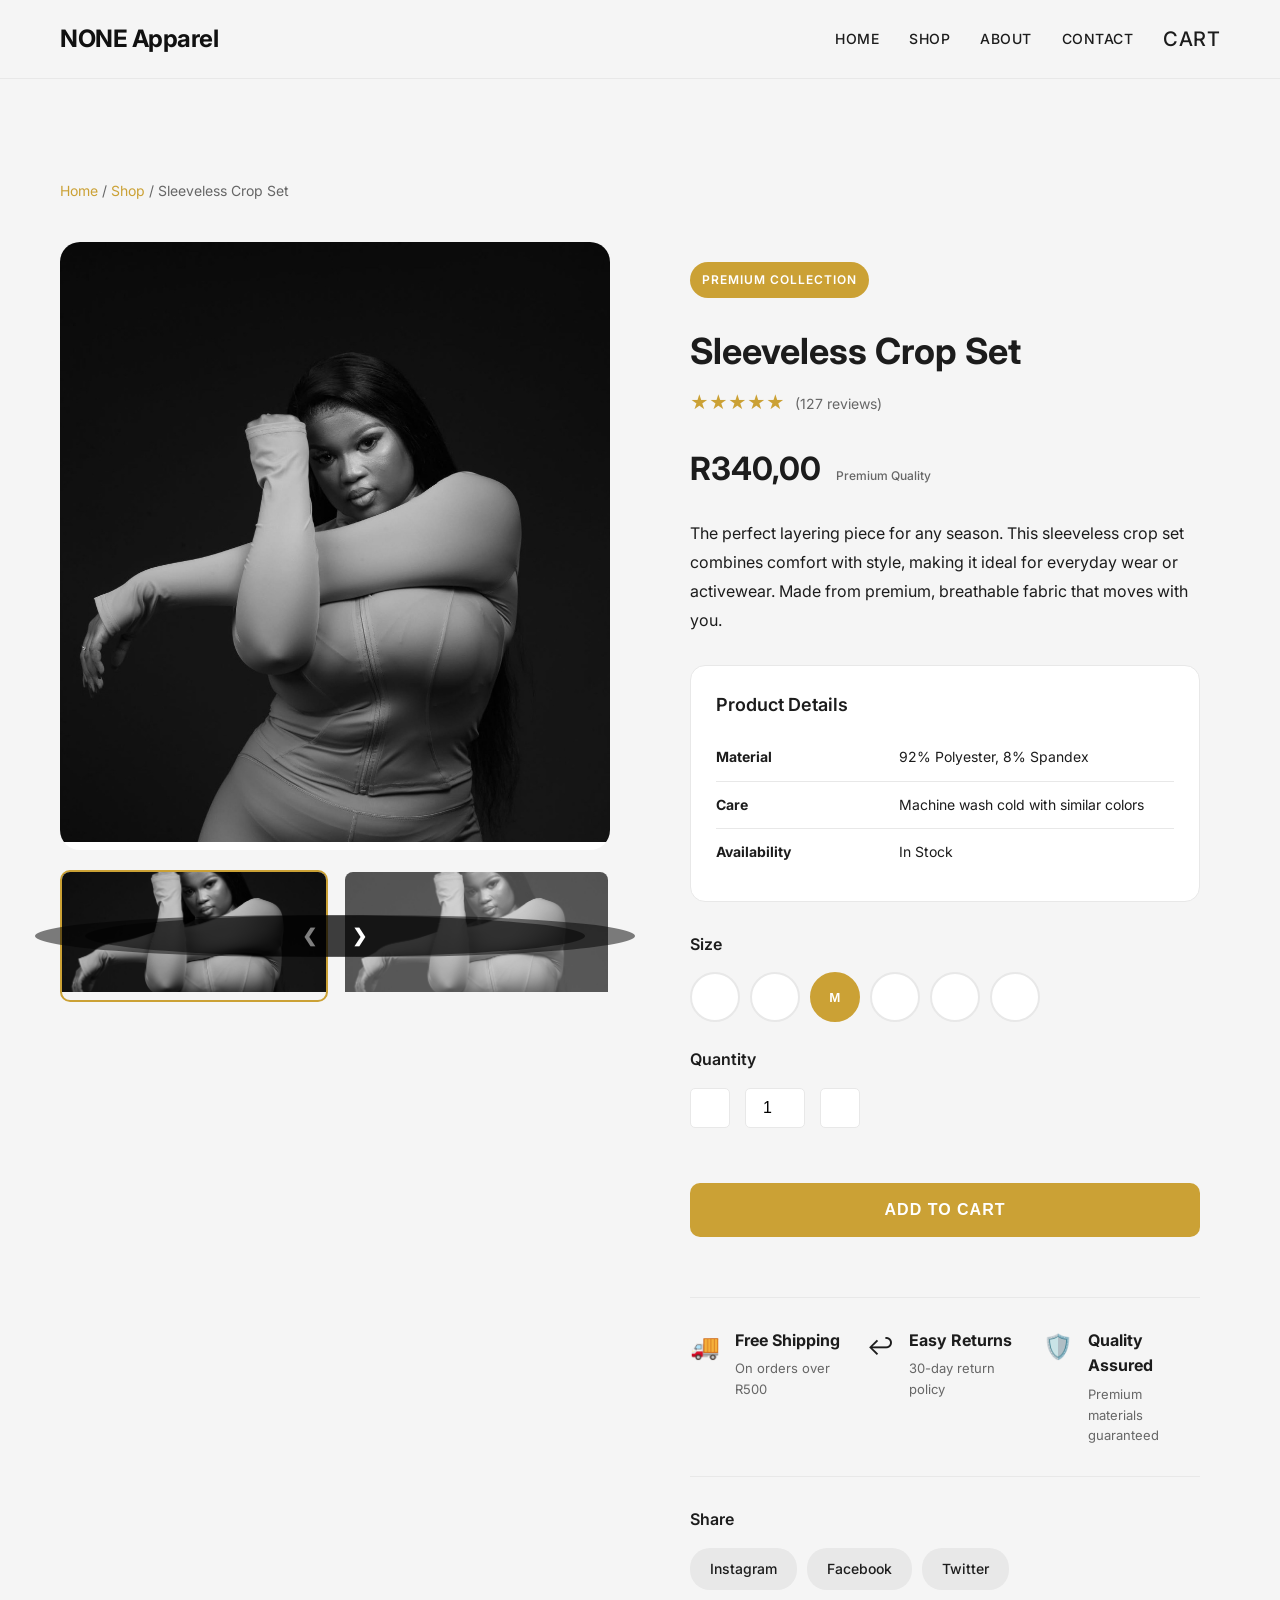
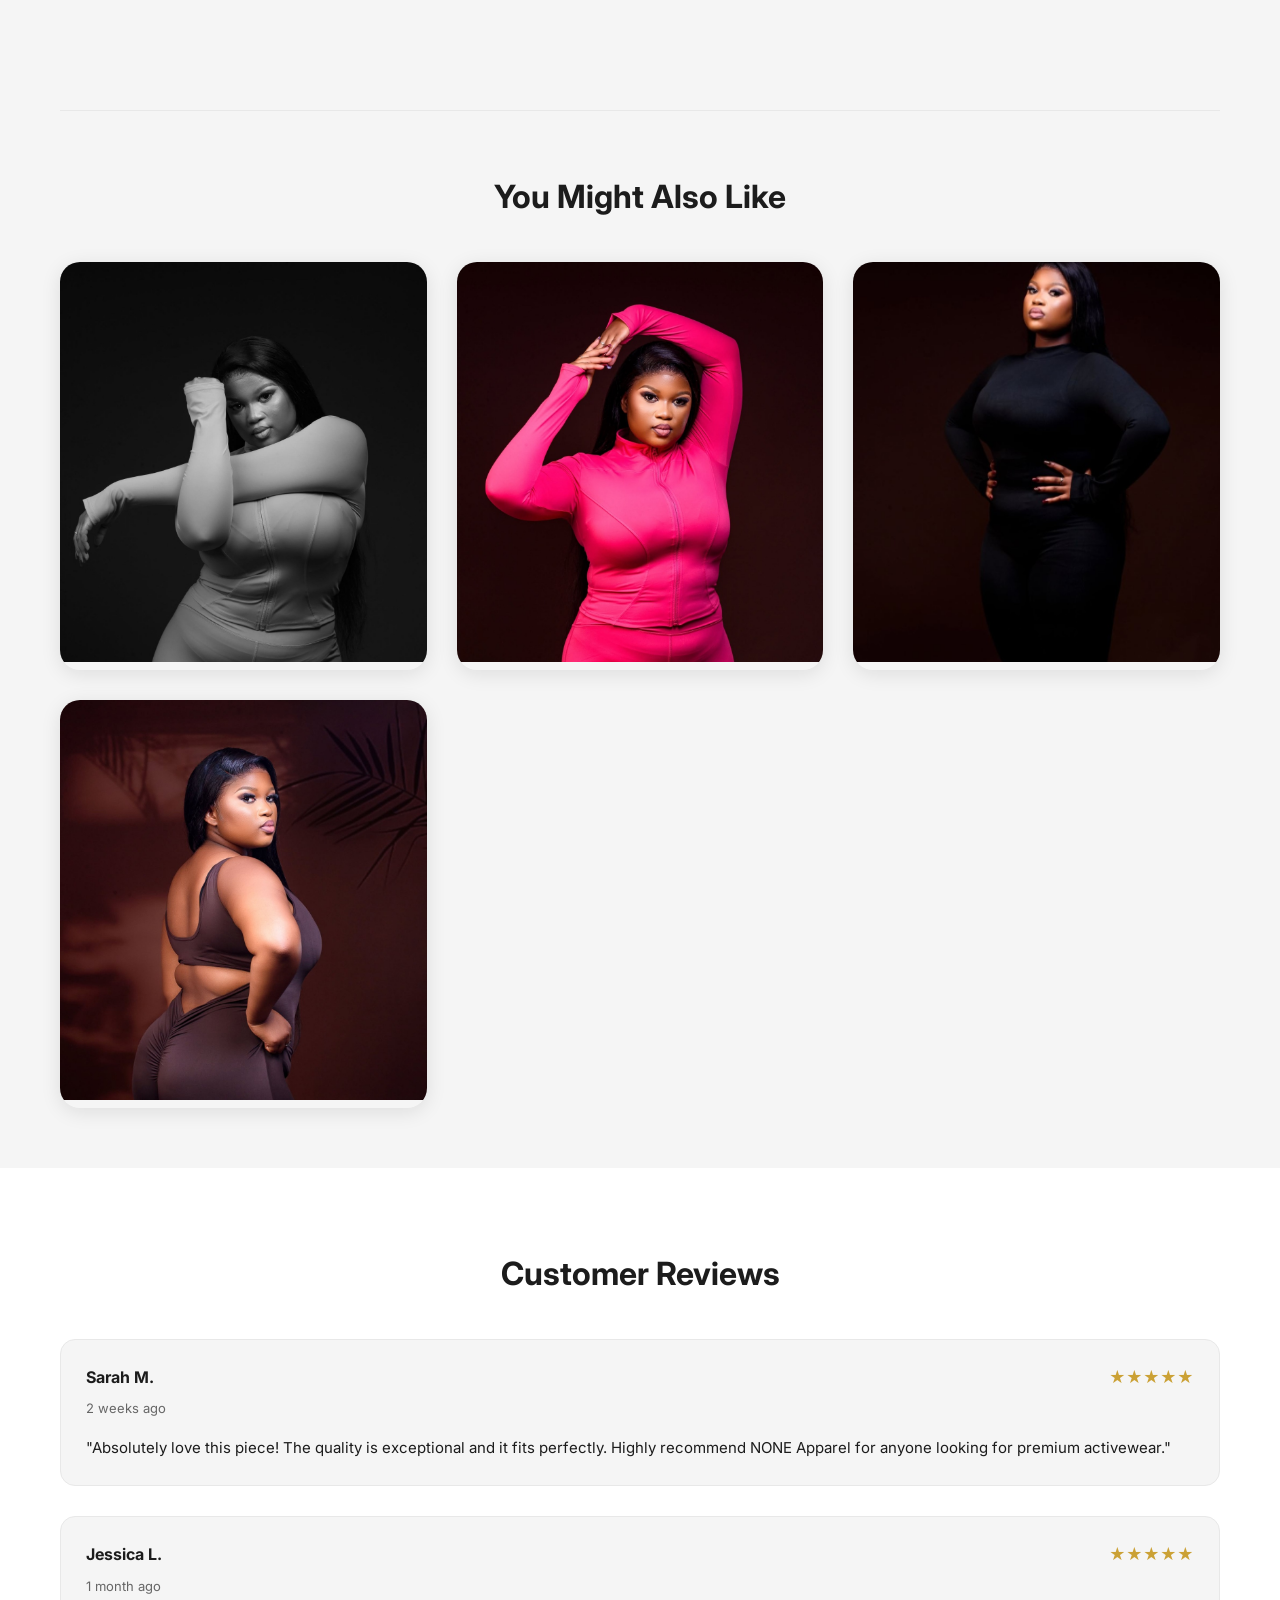
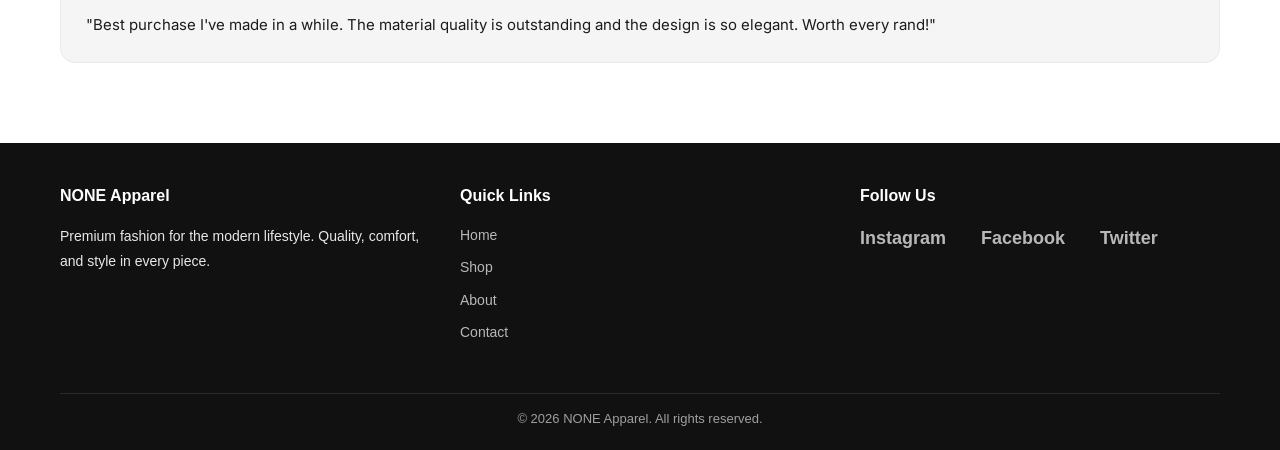
==== product.html @ 3996ffe3 "Add product detail page with dynamic product information and related features" ====
<!DOCTYPE html>
<html lang="en">
<head>
  <meta charset="UTF-8">
  <meta name="viewport" content="width=device-width, initial-scale=1.0">
  <title>Product - NONE Apparel</title>
  <link rel="stylesheet" href="style.css">
  <link href="https://fonts.googleapis.com/css2?family=Inter:wght@300;400;500;600;700&display=swap" rel="stylesheet">
</head>
<body>

<header>
  <div class="container">
    <h1><a href="index.html" style="text-decoration: none; color: inherit;">NONE Apparel</a></h1>

    <nav id="nav-menu">
      <a href="index.html">Home</a>
      <a href="index.html#shop">Shop</a>
      <a href="index.html#about">About</a>
      <a href="index.html#contact">Contact</a>
      <a href="#" onclick="openCart()" class="cart-icon">
        <span class="cart-count" id="cart-count">0</span>
        Cart
      </a>
    </nav>

    <!-- Hamburger -->
    <div class="hamburger" onclick="toggleMenu()">
      <span></span>
      <span></span>
      <span></span>
    </div>
  </div>
</header>

<!-- Product Detail Section -->
<section class="product-detail">
  <div class="container">
    <!-- Breadcrumb -->
    <div class="breadcrumb">
      <a href="index.html">Home</a> / <a href="index.html#shop">Shop</a> / <span id="breadcrumb-name">Product</span>
    </div>

    <div class="product-detail-content">
      <!-- Product Images Gallery -->
      <div class="product-gallery">
        <div class="main-image-container">
          <img id="main-image" src="" alt="Product" class="main-image">
        </div>
        <div class="thumbnail-gallery">
          <div class="thumbnail active" onclick="changeMainImage(this)">
            <img id="thumb-1" src="" alt="Product thumbnail">
          </div>
          <div class="thumbnail" onclick="changeMainImage(this)">
            <img id="thumb-2" src="" alt="Product thumbnail">
          </div>
          <button class="gallery-nav prev" onclick="prevImage()">❮</button>
          <button class="gallery-nav next" onclick="nextImage()">❯</button>
        </div>
      </div>

      <!-- Product Information -->
      <div class="product-info-section">
        <div class="product-meta">
          <span class="product-category">Premium Collection</span>
          <h1 id="product-name">Product Name</h1>
          
          <!-- Rating -->
          <div class="product-rating">
            <div class="stars">★★★★★</div>
            <span class="rating-count">(127 reviews)</span>
          </div>

          <!-- Price -->
          <div class="product-price-section">
            <span class="price" id="product-price">R0,00</span>
            <span class="price-tag">Premium Quality</span>
          </div>

          <!-- Description -->
          <div class="product-description">
            <p id="product-description">Product description goes here.</p>
          </div>

          <!-- Product Details -->
          <div class="product-specs">
            <h3>Product Details</h3>
            <table class="specs-table">
              <tr>
                <td><strong>Material</strong></td>
                <td id="spec-material">100% Premium Fabric</td>
              </tr>
              <tr>
                <td><strong>Care</strong></td>
                <td id="spec-care">Machine wash cold</td>
              </tr>
              <tr>
                <td><strong>Availability</strong></td>
                <td id="spec-availability">In Stock</td>
              </tr>
            </table>
          </div>

          <!-- Size Selection -->
          <div class="product-sizes">
            <h3>Size</h3>
            <div class="size-selector">
              <button class="size-btn" onclick="selectSize(this, 'XS')">XS</button>
              <button class="size-btn" onclick="selectSize(this, 'S')">S</button>
              <button class="size-btn active" onclick="selectSize(this, 'M')">M</button>
              <button class="size-btn" onclick="selectSize(this, 'L')">L</button>
              <button class="size-btn" onclick="selectSize(this, 'XL')">XL</button>
              <button class="size-btn" onclick="selectSize(this, 'XXL')">XXL</button>
            </div>
          </div>

          <!-- Quantity Selection -->
          <div class="product-quantity">
            <h3>Quantity</h3>
            <div class="quantity-selector">
              <button class="qty-btn" onclick="decreaseQty()">−</button>
              <input type="number" id="quantity" value="1" min="1" max="10">
              <button class="qty-btn" onclick="increaseQty()">+</button>
            </div>
          </div>

          <!-- Add to Cart Button -->
          <button id="add-btn" class="add-to-cart-btn-large" onclick="addProductToCart()">
            Add to Cart
          </button>

          <!-- Additional Info -->
          <div class="product-additional">
            <div class="info-item">
              <span class="icon">🚚</span>
              <div>
                <strong>Free Shipping</strong>
                <p>On orders over R500</p>
              </div>
            </div>
            <div class="info-item">
              <span class="icon">↩️</span>
              <div>
                <strong>Easy Returns</strong>
                <p>30-day return policy</p>
              </div>
            </div>
            <div class="info-item">
              <span class="icon">🛡️</span>
              <div>
                <strong>Quality Assured</strong>
                <p>Premium materials guaranteed</p>
              </div>
            </div>
          </div>

          <!-- Social Share -->
          <div class="product-share">
            <h3>Share</h3>
            <div class="share-buttons">
              <a href="#" class="share-btn">Instagram</a>
              <a href="#" class="share-btn">Facebook</a>
              <a href="#" class="share-btn">Twitter</a>
            </div>
          </div>
        </div>
      </div>
    </div>

    <!-- Related Products -->
    <section class="related-products">
      <h2>You Might Also Like</h2>
      <div class="product-grid">
        <div class="product-card" onclick="viewProduct(1)">
          <div class="product-image">
            <img src="Screenshot_20260407_145641_WhatsApp.jpg" alt="Sleeveless Crop Set">
            <div class="product-overlay">
              <div class="product-content">
                <h3>Sleeveless Crop Set</h3>
                <span class="price">R340,00</span>
              </div>
            </div>
          </div>
        </div>
        <div class="product-card" onclick="viewProduct(2)">
          <div class="product-image">
            <img src="Screenshot_20260407_145649_WhatsApp.jpg" alt="Long Legging Set">
            <div class="product-overlay">
              <div class="product-content">
                <h3>Long Legging Set</h3>
                <span class="price">R330,00</span>
              </div>
            </div>
          </div>
        </div>
        <div class="product-card" onclick="viewProduct(3)">
          <div class="product-image">
            <img src="Screenshot_20260407_145616_WhatsApp.jpg" alt="Jumpsuit (Open Back)">
            <div class="product-overlay">
              <div class="product-content">
                <h3>Jumpsuit (Open Back)</h3>
                <span class="price">R300,00</span>
              </div>
            </div>
          </div>
        </div>
        <div class="product-card" onclick="viewProduct(4)">
          <div class="product-image">
            <img src="Screenshot_20260407_145659_WhatsApp.jpg" alt="Legging Short Set">
            <div class="product-overlay">
              <div class="product-content">
                <h3>Legging Short Set</h3>
                <span class="price">R300,00</span>
              </div>
            </div>
          </div>
        </div>
      </div>
    </section>
  </div>
</section>

<!-- Customer Reviews Section -->
<section class="reviews-section">
  <div class="container">
    <h2>Customer Reviews</h2>
    <div class="reviews-container">
      <div class="review">
        <div class="review-header">
          <div class="reviewer-info">
            <strong>Sarah M.</strong>
            <span class="review-date">2 weeks ago</span>
          </div>
          <div class="review-rating">★★★★★</div>
        </div>
        <p class="review-text">"Absolutely love this piece! The quality is exceptional and it fits perfectly. Highly recommend NONE Apparel for anyone looking for premium activewear."</p>
      </div>
      <div class="review">
        <div class="review-header">
          <div class="reviewer-info">
            <strong>Jessica L.</strong>
            <span class="review-date">1 month ago</span>
          </div>
          <div class="review-rating">★★★★★</div>
        </div>
        <p class="review-text">"Best purchase I've made in a while. The material quality is outstanding and the design is so elegant. Worth every rand!"</p>
      </div>
    </div>
  </div>
</section>

<!-- Cart Modal -->
<div id="cart-modal" class="cart-modal">
  <div class="cart-content">
    <div class="cart-header">
      <h3>Your Cart</h3>
      <span class="close-cart" onclick="closeCart()">&times;</span>
    </div>
    <div id="cart-items"></div>
    <div class="cart-total">
      <strong>Total: R<span id="total">0</span></strong>
    </div>
    <button onclick="checkout()" class="checkout-btn">Checkout</button>
  </div>
</div>

<footer class="footer">
  <div class="container">
    <div class="footer-content">
      <div class="footer-section">
        <h4>NONE Apparel</h4>
        <p>Premium fashion for the modern lifestyle. Quality, comfort, and style in every piece.</p>
      </div>

      <div class="footer-section">
        <h4>Quick Links</h4>
        <ul>
          <li><a href="index.html">Home</a></li>
          <li><a href="index.html#shop">Shop</a></li>
          <li><a href="index.html#about">About</a></li>
          <li><a href="#">Contact</a></li>
        </ul>
      </div>

      <div class="footer-section">
        <h4>Follow Us</h4>
        <div class="social-links">
          <a href="#">Instagram</a>
          <a href="#">Facebook</a>
          <a href="#">Twitter</a>
        </div>
      </div>
    </div>

    <div class="footer-bottom">
      <p>&copy; 2026 NONE Apparel. All rights reserved.</p>
    </div>
  </div>
</footer>

<script src="script.js"></script>
<script>
  // Product data
  const products = {
    1: {
      name: 'Sleeveless Crop Set',
      price: 340,
      image: 'Screenshot_20260407_145641_WhatsApp.jpg',
      description: 'The perfect layering piece for any season. This sleeveless crop set combines comfort with style, making it ideal for everyday wear or activewear. Made from premium, breathable fabric that moves with you.',
      material: '92% Polyester, 8% Spandex',
      care: 'Machine wash cold with similar colors',
      category: 'Tops & Sets'
    },
    2: {
      name: 'Long Legging Set',
      price: 330,
      image: 'Screenshot_20260407_145649_WhatsApp.jpg',
      description: 'Versatile and comfortable long leggings designed for the modern woman. Whether you\'re working out or running errands, these leggings offer the perfect blend of style and functionality.',
      material: '90% Polyester, 10% Spandex',
      care: 'Machine wash cold, hang dry recommended',
      category: 'Bottoms'
    },
    3: {
      name: 'Jumpsuit (Open Back)',
      price: 300,
      image: 'Screenshot_20260407_145616_WhatsApp.jpg',
      description: 'Make a stunning statement with this elegant open-back jumpsuit. Perfect for special occasions or elevated everyday wear. The sleek design and premium fabric ensure you\'ll look and feel your best.',
      material: '88% Nylon, 12% Spandex',
      care: 'Hand wash or delicate cycle in cold water',
      category: 'Dresses & Jumpsuits'
    },
    4: {
      name: 'Legging Short Set',
      price: 300,
      image: 'Screenshot_20260407_145659_WhatsApp.jpg',
      description: 'Perfect blend of comfort and style. These short leggings are ideal for workouts, casual outings, or loungewear. The high-waisted design provides support and a flattering silhouette.',
      material: '91% Polyester, 9% Spandex',
      care: 'Machine wash warm, tumble dry low',
      category: 'Bottoms'
    }
  };

  let currentProduct = null;
  let selectedSize = 'M';
  let quantity = 1;

  function loadProduct() {
    const urlParams = new URLSearchParams(window.location.search);
    const productId = parseInt(urlParams.get('id')) || 1;
    
    currentProduct = products[productId];
    
    if (currentProduct) {
      document.getElementById('product-name').textContent = currentProduct.name;
      document.getElementById('product-price').textContent = 'R' + currentProduct.price + ',00';
      document.getElementById('product-description').textContent = currentProduct.description;
      document.getElementById('spec-material').textContent = currentProduct.material;
      document.getElementById('spec-care').textContent = currentProduct.care;
      document.getElementById('breadcrumb-name').textContent = currentProduct.name;
      
      // Set images
      const mainImg = document.getElementById('main-image');
      mainImg.src = currentProduct.image;
      document.getElementById('thumb-1').src = currentProduct.image;
      document.getElementById('thumb-2').src = currentProduct.image;
    }
  }

  function changeMainImage(thumb) {
    document.querySelectorAll('.thumbnail').forEach(t => t.classList.remove('active'));
    thumb.classList.add('active');
    document.getElementById('main-image').src = thumb.querySelector('img').src;
  }

  function selectSize(btn, size) {
    document.querySelectorAll('.size-btn').forEach(b => b.classList.remove('active'));
    btn.classList.add('active');
    selectedSize = size;
  }

  function increaseQty() {
    quantity = Math.min(quantity + 1, 10);
    document.getElementById('quantity').value = quantity;
  }

  function decreaseQty() {
    quantity = Math.max(quantity - 1, 1);
    document.getElementById('quantity').value = quantity;
  }

  function addProductToCart() {
    if (currentProduct) {
      for (let i = 0; i < quantity; i++) {
        addToCart(currentProduct.name + ' (Size: ' + selectedSize + ')', currentProduct.price);
      }
      showNotification('Added to cart!');
      quantity = 1;
      document.getElementById('quantity').value = 1;
    }
  }

  function viewProduct(id) {
    window.location.href = 'product.html?id=' + id;
  }

  function nextImage() {
    const currentImg = document.querySelector('.thumbnail.active img').src;
    const thumbs = document.querySelectorAll('.thumbnail');
    let nextThumb = thumbs[0];
    for (let i = 0; i < thumbs.length; i++) {
      if (thumbs[i].querySelector('img').src === currentImg) {
        nextThumb = thumbs[(i + 1) % thumbs.length];
        break;
      }
    }
    changeMainImage(nextThumb.parentElement);
  }

  function prevImage() {
    const currentImg = document.querySelector('.thumbnail.active img').src;
    const thumbs = document.querySelectorAll('.thumbnail');
    let prevThumb = thumbs[thumbs.length - 1];
    for (let i = 0; i < thumbs.length; i++) {
      if (thumbs[i].querySelector('img').src === currentImg) {
        prevThumb = thumbs[(i - 1 + thumbs.length) % thumbs.length];
        break;
      }
    }
    changeMainImage(prevThumb.parentElement);
  }

  // Initialize on page load
  document.addEventListener('DOMContentLoaded', function() {
    loadProduct();
    updateCartCount();
  });
</script>
</body>
</html>
---- style.css ----
/* Reset and base styles */
* {
  box-sizing: border-box;
  margin: 0;
  padding: 0;
}

:root {
  --primary-color: #111111;
  --secondary-color: #F5F5F5;
  --accent-color: #CBA135;
  --text-color: #1C1C1C;
  --text-light: #FFFFFF;
  --light-gray: #F5F5F5;
  --medium-gray: #E8E8E8;
  --dark-gray: #666666;
  --shadow: 0 4px 20px rgba(17, 17, 17, 0.1);
  --transition: all 0.3s cubic-bezier(0.4, 0, 0.2, 1);
}

body {
  font-family: 'Inter', -apple-system, BlinkMacSystemFont, 'Segoe UI', Roboto, sans-serif;
  background: var(--light-gray);
  color: var(--text-color);
  line-height: 1.6;
  overflow-x: hidden;
}

.container {
  max-width: 1200px;
  margin: 0 auto;
  padding: 0 20px;
}

/* Header */
header {
  position: fixed;
  top: 0;
  left: 0;
  right: 0;
  background: rgba(245, 245, 245, 0.95);
  backdrop-filter: blur(10px);
  border-bottom: 1px solid var(--medium-gray);
  z-index: 1000;
  transition: var(--transition);
}

header .container {
  display: flex;
  justify-content: space-between;
  align-items: center;
  padding: 20px;
}

header h1 {
  font-size: 24px;
  font-weight: 700;
  letter-spacing: -0.5px;
  color: var(--primary-color);
}

nav {
  display: flex;
  align-items: center;
  gap: 30px;
}

nav a {
  color: var(--text-color);
  text-decoration: none;
  font-weight: 500;
  font-size: 14px;
  text-transform: uppercase;
  letter-spacing: 0.5px;
  position: relative;
  transition: var(--transition);
}

nav a::after {
  content: '';
  position: absolute;
  width: 0;
  height: 2px;
  background: var(--accent-color);
  left: 0;
  bottom: -5px;
  transition: var(--transition);
}

nav a:hover::after,
nav a.active::after {
  width: 100%;
}

.cart-icon {
  position: relative;
  font-size: 20px;
  cursor: pointer;
}

.cart-count {
  position: absolute;
  top: -8px;
  right: -8px;
  background: var(--accent-color);
  color: white;
  border-radius: 50%;
  width: 18px;
  height: 18px;
  display: flex;
  align-items: center;
  justify-content: center;
  font-size: 10px;
  font-weight: 600;
}

/* Hamburger menu */
.hamburger {
  display: none;
  flex-direction: column;
  cursor: pointer;
  gap: 4px;
  padding: 8px;
  border-radius: 8px;
  transition: var(--transition);
  background: rgba(0, 0, 0, 0.05);
}

.hamburger:hover {
  background: rgba(0, 0, 0, 0.1);
}

.hamburger span {
  width: 25px;
  height: 3px;
  background: #000000;
  transition: var(--transition);
  border-radius: 2px;
  transform-origin: center;
}

.hamburger.active span:nth-child(1) {
  transform: rotate(45deg) translate(6px, 6px);
}

.hamburger.active span:nth-child(2) {
  opacity: 0;
}

.hamburger.active span:nth-child(3) {
  transform: rotate(-45deg) translate(6px, -6px);
}

/* Hero section */
.hero {
  height: 100vh;
  background: linear-gradient(135deg, rgba(0,0,0,0.3), rgba(0,0,0,0.1)), url("Screenshot_20260407_134842_Instagram.jpg") center/cover no-repeat;
  display: flex;
  align-items: center;
  justify-content: center;
  position: relative;
  margin-top: 80px;
}

.hero-content {
  text-align: center;
  color: white;
  max-width: 600px;
  animation: fadeInUp 1s ease-out;
}

.hero h2 {
  font-size: clamp(32px, 5vw, 56px);
  font-weight: 700;
  letter-spacing: -1px;
  margin-bottom: 20px;
  text-shadow: 0 2px 10px rgba(0,0,0,0.3);
}

.hero p {
  font-size: clamp(16px, 2vw, 20px);
  font-weight: 300;
  margin-bottom: 40px;
  opacity: 0.9;
}

.cta-button {
  display: inline-block;
  padding: 16px 32px;
  background: var(--accent-color);
  color: white;
  text-decoration: none;
  font-weight: 600;
  text-transform: uppercase;
  letter-spacing: 1px;
  border-radius: 50px;
  transition: var(--transition);
  box-shadow: var(--shadow);
}

.cta-button:hover {
  transform: translateY(-2px);
  box-shadow: 0 8px 30px rgba(255, 107, 107, 0.3);
}

/* Featured section */
.featured {
  padding: 100px 0;
  background: white;
}

.featured h2 {
  font-size: 36px;
  font-weight: 700;
  text-align: center;
  margin-bottom: 10px;
  color: var(--primary-color);
}

.featured > .container > p {
  text-align: center;
  color: var(--dark-gray);
  margin-bottom: 60px;
  font-size: 18px;
}

.featured-grid {
  display: grid;
  grid-template-columns: repeat(auto-fit, minmax(300px, 1fr));
  gap: 40px;
}

.featured-item {
  position: relative;
  border-radius: 20px;
  overflow: hidden;
  box-shadow: var(--shadow);
  transition: var(--transition);
  cursor: pointer;
}

.featured-item:hover {
  transform: translateY(-10px);
  box-shadow: 0 20px 40px rgba(0, 0, 0, 0.15);
}

.featured-item img {
  width: 100%;
  height: 400px;
  object-fit: cover;
  transition: var(--transition);
}

.featured-item:hover img {
  transform: scale(1.05);
}

.featured-content {
  position: absolute;
  bottom: 0;
  left: 0;
  right: 0;
  background: linear-gradient(transparent, rgba(0,0,0,0.8));
  padding: 30px;
  color: white;
}

.featured-content h3 {
  font-size: 24px;
  font-weight: 600;
  margin-bottom: 8px;
}

.featured-content p {
  font-size: 16px;
  opacity: 0.9;
  margin-bottom: 15px;
}

.price {
  font-size: 20px;
  font-weight: 700;
  color: var(--accent-color);
}

/* Products section */
.products {
  padding: 100px 0;
  background: var(--light-gray);
}

.products .container h2 {
  font-size: 36px;
  font-weight: 700;
  text-align: center;
  margin-bottom: 10px;
  color: var(--primary-color);
}

.products .container > p {
  text-align: center;
  color: var(--dark-gray);
  margin-bottom: 60px;
  font-size: 18px;
  max-width: 600px;
  margin-left: auto;
  margin-right: auto;
}

.product-grid {
  display: grid;
  grid-template-columns: repeat(auto-fit, minmax(280px, 1fr));
  gap: 30px;
}

.product-card {
  position: relative;
  border-radius: 20px;
  overflow: hidden;
  box-shadow: var(--shadow);
  transition: var(--transition);
  cursor: pointer;
}

.product-card:hover {
  transform: translateY(-10px);
  box-shadow: 0 20px 40px rgba(0, 0, 0, 0.15);
}

.product-image {
  position: relative;
  overflow: hidden;
}

.product-image img {
  width: 100%;
  height: 400px;
  object-fit: cover;
  transition: var(--transition);
}

.product-card:hover .product-image img {
  transform: scale(1.05);
}

.product-overlay {
  position: absolute;
  bottom: 0;
  left: 0;
  right: 0;
  background: linear-gradient(transparent, rgba(0,0,0,0.8));
  padding: 30px;
  color: white;
  transform: translateY(100%);
  transition: var(--transition);
}

.product-card:hover .product-overlay {
  transform: translateY(0);
}

.product-content h3 {
  font-size: 24px;
  font-weight: 600;
  margin-bottom: 8px;
}

.product-content p {
  font-size: 16px;
  opacity: 0.9;
  margin-bottom: 15px;
}

.product-content .price {
  font-size: 20px;
  font-weight: 700;
  color: var(--accent-color);
}

.add-to-cart-btn {
  padding: 12px 24px;
  background: var(--accent-color);
  color: white;
  border: none;
  border-radius: 25px;
  font-weight: 600;
  text-transform: uppercase;
  letter-spacing: 0.5px;
  cursor: pointer;
  transition: var(--transition);
  margin-top: 15px;
}

.add-to-cart-btn:hover {
  background: white;
  color: var(--accent-color);
  transform: scale(1.05);
}

/* Product Detail Page */
.product-detail {
  padding: 100px 0 60px;
  background: var(--secondary-color);
  margin-top: 80px;
}

.breadcrumb {
  margin-bottom: 40px;
  font-size: 14px;
  color: var(--dark-gray);
}

.breadcrumb a {
  color: var(--accent-color);
  text-decoration: none;
  transition: var(--transition);
}

.breadcrumb a:hover {
  text-decoration: underline;
}

.product-detail-content {
  display: grid;
  grid-template-columns: 1fr 1fr;
  gap: 60px;
  margin-bottom: 100px;
}

.product-gallery {
  position: relative;
}

.main-image-container {
  border-radius: 20px;
  overflow: hidden;
  margin-bottom: 20px;
  background: white;
}

.main-image {
  width: 100%;
  height: 600px;
  object-fit: cover;
  transition: var(--transition);
}

.thumbnail-gallery {
  display: flex;
  gap: 15px;
  position: relative;
}

.thumbnail {
  border-radius: 10px;
  overflow: hidden;
  cursor: pointer;
  border: 2px solid transparent;
  transition: var(--transition);
  flex: 1;
  position: relative;
}

.thumbnail img {
  width: 100%;
  height: 120px;
  object-fit: cover;
  opacity: 0.7;
  transition: var(--transition);
}

.thumbnail:hover img {
  opacity: 1;
}

.thumbnail.active {
  border-color: var(--accent-color);
}

.thumbnail.active img {
  opacity: 1;
}

.gallery-nav {
  position: absolute;
  top: 50%;
  transform: translateY(-50%);
  background: rgba(0, 0, 0, 0.5);
  color: white;
  border: none;
  padding: 10px 12px;
  cursor: pointer;
  border-radius: 50%;
  transition: var(--transition);
  font-size: 18px;
}

.gallery-nav:hover {
  background: var(--accent-color);
}

.gallery-nav.prev {
  left: -25px;
}

.gallery-nav.next {
  right: -25px;
}

.product-info-section {
  padding: 20px;
}

.product-category {
  display: inline-block;
  background: var(--accent-color);
  color: white;
  padding: 8px 12px;
  border-radius: 20px;
  font-size: 12px;
  font-weight: 600;
  text-transform: uppercase;
  letter-spacing: 1px;
  margin-bottom: 15px;
}

.product-info-section h1 {
  font-size: 36px;
  font-weight: 700;
  margin: 15px 0;
  color: var(--text-color);
  line-height: 1.3;
}

.product-rating {
  display: flex;
  align-items: center;
  gap: 10px;
  margin: 15px 0;
}

.stars {
  color: var(--accent-color);
  font-size: 18px;
}

.rating-count {
  color: var(--dark-gray);
  font-size: 14px;
}

.product-price-section {
  display: flex;
  align-items: baseline;
  gap: 15px;
  margin: 25px 0;
}

.price {
  font-size: 32px;
  font-weight: 700;
  color: var(--text-color);
}

.price-tag {
  font-size: 12px;
  color: var(--dark-gray);
  font-weight: 500;
}

.product-description {
  margin: 25px 0;
  line-height: 1.8;
  color: var(--text-color);
  font-size: 16px;
}

.product-specs {
  margin: 30px 0;
  padding: 25px;
  background: white;
  border-radius: 15px;
  border: 1px solid var(--medium-gray);
}

.product-specs h3 {
  font-size: 18px;
  font-weight: 600;
  margin-bottom: 15px;
  color: var(--text-color);
}

.specs-table {
  width: 100%;
  border-collapse: collapse;
}

.specs-table tr {
  border-bottom: 1px solid var(--medium-gray);
}

.specs-table tr:last-child {
  border-bottom: none;
}

.specs-table td {
  padding: 12px 0;
  font-size: 14px;
}

.specs-table td:first-child {
  font-weight: 600;
  color: var(--text-color);
  width: 40%;
}

.product-sizes {
  margin: 25px 0;
}

.product-sizes h3 {
  font-size: 16px;
  font-weight: 600;
  margin-bottom: 15px;
  color: var(--text-color);
}

.size-selector {
  display: flex;
  gap: 10px;
  flex-wrap: wrap;
}

.size-btn {
  width: 50px;
  height: 50px;
  border: 2px solid var(--medium-gray);
  background: white;
  border-radius: 50%;
  cursor: pointer;
  font-weight: 600;
  transition: var(--transition);
  display: flex;
  align-items: center;
  justify-content: center;
}

.size-btn:hover {
  border-color: var(--accent-color);
  background: rgba(203, 161, 53, 0.1);
}

.size-btn.active {
  background: var(--accent-color);
  color: white;
  border-color: var(--accent-color);
}

.product-quantity {
  margin: 25px 0;
}

.product-quantity h3 {
  font-size: 16px;
  font-weight: 600;
  margin-bottom: 15px;
  color: var(--text-color);
}

.quantity-selector {
  display: flex;
  align-items: center;
  gap: 15px;
  width: fit-content;
}

.qty-btn {
  width: 40px;
  height: 40px;
  border: 1px solid var(--medium-gray);
  background: white;
  cursor: pointer;
  border-radius: 5px;
  font-size: 18px;
  transition: var(--transition);
}

.qty-btn:hover {
  background: var(--accent-color);
  color: white;
  border-color: var(--accent-color);
}

#quantity {
  width: 60px;
  padding: 10px;
  border: 1px solid var(--medium-gray);
  border-radius: 5px;
  text-align: center;
  font-size: 16px;
}

.add-to-cart-btn-large {
  width: 100%;
  padding: 18px;
  background: var(--accent-color);
  color: white;
  border: none;
  border-radius: 10px;
  font-size: 16px;
  font-weight: 700;
  text-transform: uppercase;
  letter-spacing: 1px;
  cursor: pointer;
  transition: var(--transition);
  margin: 30px 0;
}

.add-to-cart-btn-large:hover {
  background: var(--primary-color);
  box-shadow: 0 10px 30px rgba(203, 161, 53, 0.3);
}

.product-additional {
  display: grid;
  grid-template-columns: 1fr 1fr 1fr;
  gap: 20px;
  margin: 30px 0;
  padding-top: 30px;
  border-top: 1px solid var(--medium-gray);
}

.info-item {
  display: flex;
  gap: 15px;
}

.info-item .icon {
  font-size: 24px;
}

.info-item strong {
  display: block;
  margin-bottom: 5px;
  color: var(--text-color);
}

.info-item p {
  font-size: 13px;
  color: var(--dark-gray);
}

.product-share {
  margin-top: 30px;
  padding-top: 30px;
  border-top: 1px solid var(--medium-gray);
}

.product-share h3 {
  font-size: 16px;
  font-weight: 600;
  margin-bottom: 15px;
  color: var(--text-color);
}

.share-buttons {
  display: flex;
  gap: 10px;
}

.share-btn {
  padding: 10px 20px;
  background: var(--medium-gray);
  color: var(--text-color);
  text-decoration: none;
  border-radius: 20px;
  transition: var(--transition);
  font-size: 14px;
  font-weight: 500;
}

.share-btn:hover {
  background: var(--accent-color);
  color: white;
}

.related-products {
  margin-top: 80px;
  padding-top: 60px;
  border-top: 1px solid var(--medium-gray);
}

.related-products h2 {
  font-size: 32px;
  font-weight: 700;
  margin-bottom: 40px;
  text-align: center;
  color: var(--text-color);
}

/* Reviews Section */
.reviews-section {
  padding: 80px 0;
  background: white;
}

.reviews-section h2 {
  font-size: 32px;
  font-weight: 700;
  margin-bottom: 40px;
  text-align: center;
  color: var(--text-color);
}

.reviews-container {
  display: grid;
  gap: 30px;
}

.review {
  padding: 25px;
  background: var(--secondary-color);
  border-radius: 15px;
  border: 1px solid var(--medium-gray);
}

.review-header {
  display: flex;
  justify-content: space-between;
  align-items: start;
  margin-bottom: 15px;
}

.reviewer-info strong {
  display: block;
  color: var(--text-color);
  margin-bottom: 5px;
}

.review-date {
  font-size: 13px;
  color: var(--dark-gray);
}

.review-rating {
  color: var(--accent-color);
  font-size: 16px;
}

.review-text {
  color: var(--text-color);
  line-height: 1.6;
  font-size: 15px;
}

/* About section */
.about {
  padding: 100px 0;
  background: white;
}

.about-content {
  display: grid;
  grid-template-columns: 1fr 1fr;
  gap: 80px;
  align-items: center;
}

.about-text h2 {
  font-size: 36px;
  font-weight: 700;
  margin-bottom: 20px;
  color: var(--primary-color);
}

.about-text p {
  font-size: 18px;
  line-height: 1.8;
  margin-bottom: 20px;
  color: var(--text-color);
}

.about-image img {
  width: 100%;
  border-radius: 20px;
  box-shadow: var(--shadow);
}

/* Newsletter section */
.newsletter {
  padding: 80px 0;
  background: var(--primary-color);
  color: white;
  text-align: center;
}

.newsletter h2 {
  font-size: 32px;
  font-weight: 700;
  margin-bottom: 10px;
}

.newsletter > .container > p {
  font-size: 18px;
  margin-bottom: 40px;
  opacity: 0.9;
}

.newsletter-form {
  display: flex;
  max-width: 500px;
  margin: 0 auto;
  gap: 15px;
}

.newsletter-form input {
  flex: 1;
  padding: 15px 20px;
  border: none;
  border-radius: 50px;
  font-size: 16px;
  outline: none;
}

.newsletter-form button {
  padding: 15px 30px;
  background: var(--accent-color);
  color: white;
  border: none;
  border-radius: 50px;
  font-weight: 600;
  text-transform: uppercase;
  letter-spacing: 0.5px;
  cursor: pointer;
  transition: var(--transition);
}

.newsletter-form button:hover {
  background: #ff5252;
  transform: translateY(-2px);
}

/* Cart Modal */
.cart-modal {
  display: none;
  position: fixed;
  top: 0;
  left: 0;
  width: 100%;
  height: 100%;
  background: rgba(0, 0, 0, 0.5);
  z-index: 2000;
  animation: fadeIn 0.3s ease-out;
}

.cart-content {
  position: absolute;
  right: 0;
  top: 0;
  height: 100%;
  width: 400px;
  max-width: 90vw;
  background: white;
  box-shadow: -5px 0 20px rgba(0, 0, 0, 0.1);
  display: flex;
  flex-direction: column;
}

.cart-header {
  display: flex;
  justify-content: space-between;
  align-items: center;
  padding: 25px;
  border-bottom: 1px solid var(--medium-gray);
}

.cart-header h3 {
  font-size: 24px;
  font-weight: 600;
}

.close-cart {
  font-size: 28px;
  cursor: pointer;
  color: var(--dark-gray);
}

#cart-items {
  flex: 1;
  padding: 25px;
  overflow-y: auto;
}

#cart-items:empty::after {
  content: "Your cart is empty";
  display: block;
  text-align: center;
  color: var(--dark-gray);
  font-style: italic;
}

.cart-item {
  display: flex;
  justify-content: space-between;
  align-items: center;
  padding: 15px 0;
  border-bottom: 1px solid var(--medium-gray);
}

.cart-item:last-child {
  border-bottom: none;
}

.cart-total {
  padding: 25px;
  border-top: 1px solid var(--medium-gray);
  text-align: center;
  font-size: 18px;
}

.checkout-btn {
  margin: 0 25px 25px;
  padding: 15px;
  background: var(--accent-color);
  color: white;
  border: none;
  border-radius: 10px;
  font-weight: 600;
  text-transform: uppercase;
  letter-spacing: 0.5px;
  cursor: pointer;
  transition: var(--transition);
}

.checkout-btn:hover {
  background: #ff5252;
  transform: translateY(-2px);
}

/* Footer */
.footer {
  background: var(--primary-color);
  color: white;
  padding: 80px 0 40px;
}

.footer-content {
  display: grid;
  grid-template-columns: repeat(auto-fit, minmax(250px, 1fr));
  gap: 40px;
  margin-bottom: 40px;
}

.footer-section h4 {
  font-size: 18px;
  font-weight: 600;
  margin-bottom: 20px;
}

.footer-section p {
  line-height: 1.8;
  opacity: 0.9;
}

.footer-section ul {
  list-style: none;
}

.footer-section ul li {
  margin-bottom: 10px;
}

.footer-section a {
  color: rgba(255, 255, 255, 0.8);
  text-decoration: none;
  transition: var(--transition);
}

.footer-section a:hover {
  color: white;
}

.social-links {
  display: flex;
  gap: 20px;
}

.social-links a {
  font-size: 18px;
  font-weight: 600;
}

.footer-bottom {
  text-align: center;
  padding-top: 30px;
  border-top: 1px solid rgba(255, 255, 255, 0.1);
  color: rgba(255, 255, 255, 0.6);
}

/* Animations */
@keyframes fadeIn {
  from { opacity: 0; }
  to { opacity: 1; }
}

@keyframes fadeInUp {
  from {
    opacity: 0;
    transform: translateY(30px);
  }
  to {
    opacity: 1;
    transform: translateY(0);
  }
}

@keyframes slideInRight {
  from {
    transform: translateX(100%);
    opacity: 0;
  }
  to {
    transform: translateX(0);
    opacity: 1;
  }
}

@keyframes slideOutRight {
  from {
    transform: translateX(0);
    opacity: 1;
  }
  to {
    transform: translateX(100%);
    opacity: 0;
  }
}

/* Mobile Styles */
@media (max-width: 768px) {
  header .container {
    padding: 15px 20px;
  }

  header h1 {
    font-size: 20px;
  }

  nav {
    position: fixed;
    top: 0;
    right: -100%;
    width: 320px;
    height: 100vh;
    background: rgba(0, 0, 0, 0.95);
    backdrop-filter: blur(20px);
    flex-direction: column;
    justify-content: flex-start;
    align-items: center;
    gap: 0;
    transition: var(--transition);
    box-shadow: -10px 0 40px rgba(0, 0, 0, 0.3);
    z-index: 999;
    padding-top: 100px;
  }

  nav.active {
    right: 0;
  }

  nav a {
    width: 100%;
    padding: 20px 40px;
    text-align: center;
    color: var(--text-light);
    font-weight: 500;
    font-size: 18px;
    text-transform: uppercase;
    letter-spacing: 1px;
    transition: var(--transition);
    border-bottom: 1px solid rgba(255, 255, 255, 0.1);
    position: relative;
    overflow: hidden;
  }

  nav a::before {
    content: '';
    position: absolute;
    top: 0;
    left: -100%;
    width: 100%;
    height: 100%;
    background: linear-gradient(90deg, transparent, rgba(255, 107, 107, 0.2), transparent);
    transition: var(--transition);
  }

  nav a:hover::before {
    left: 100%;
  }

  nav a:hover {
    background: rgba(255, 107, 107, 0.1);
    color: var(--accent-color);
    transform: translateX(10px);
  }

  .hamburger {
    display: flex;
    z-index: 1001;
  }

  .hero {
    height: 80vh;
    margin-top: 70px;
  }

  .hero h2 {
    font-size: 28px;
  }

  .featured-grid,
  .about-content {
    grid-template-columns: 1fr;
    gap: 40px;
  }

  .about-content {
    text-align: center;
  }

  .newsletter-form {
    flex-direction: column;
  }

  .newsletter-form input,
  .newsletter-form button {
    width: 100%;
  }

  .cart-content {
    width: 100%;
    max-width: 100vw;
  }

  /* Mobile: Show product overlay by default (no hover needed) */
  .product-overlay {
    transform: translateY(0);
    background: linear-gradient(transparent, rgba(0,0,0,0.7));
  }

  .product-card:hover .product-overlay {
    transform: translateY(0);
  }

  /* Mobile: Featured items also show overlay by default */
  .featured-content {
    background: linear-gradient(transparent, rgba(0,0,0,0.7));
  }
}

@media (max-width: 768px) {
  /* Product detail mobile */
  .product-detail {
    margin-top: 70px;
  }

  .product-detail-content {
    grid-template-columns: 1fr;
    gap: 30px;
  }

  .main-image {
    height: 400px;
  }

  .product-gallery {
    position: static;
  }

  .product-info-section h1 {
    font-size: 24px;
  }

  .price {
    font-size: 24px;
  }

  .size-btn {
    width: 40px;
    height: 40px;
    font-size: 12px;
  }

  .product-additional {
    grid-template-columns: 1fr;
  }

  .related-products .product-grid {
    grid-template-columns: repeat(2, 1fr);
  }

  .gallery-nav.prev {
    left: 10px;
  }

  .gallery-nav.next {
    right: 10px;
  }
}

@media (max-width: 480px) {
  .container {
    padding: 0 15px;
  }

  .hero h2 {
    font-size: 24px;
  }

  .featured,
  .products,
  .about,
  .newsletter {
    padding: 60px 0;
  }

  .product-grid {
    grid-template-columns: 1fr;
  }
}
/* Product card - mainly image */
.product {
  position: relative; /* for overlay */
  border-radius: 12px;
  overflow: hidden; /* clip image corners */
  box-shadow: 0 4px 15px rgba(0,0,0,0.08);
  transition: all 0.3s ease;
}

.product:hover {
  transform: translateY(-6px);
  box-shadow: 0 10px 25px rgba(0,0,0,0.15);
}

/* Product image - fills the card */
.product img {
  width: 100%;
  height: 350px; /* tall image */
  object-fit: cover;
  display: block;
  transition: transform 0.3s ease;
}

.product:hover img {
  transform: scale(1.05);
}

/* Text overlay at bottom */
.product-info {
  position: absolute;
  bottom: 0;
  left: 0;
  width: 100%;
  padding: 10px 15px;
  background: rgba(0,0,0,0.6); /* semi-transparent overlay */
  color: white;
  text-align: left;
  box-sizing: border-box;
}

.product-info h3 {
  font-size: 14px;
  margin: 0 0 5px 0;
}

.product-info p {
  font-size: 12px;
  margin: 0;
  font-weight: normal;
}

/* Add to Cart button */
button {
  padding: 12px;
  background: black;
  color: white;
  border: none;
  cursor: pointer;
  width: 100%;
  border-radius: 6px;
  font-weight: bold;
  letter-spacing: 0.5px;
  transition: background 0.3s ease;
  margin-top: auto; /* pushes button to bottom */
}

button:hover {
  background: #222;
}

/* Cart section */
.cart {
  padding: 40px 30px;
  background: var(--secondary-color);
  margin: 20px;
  border-radius: 12px;
}

.cart h2 {
  margin-bottom: 20px;
}

#cart-items {
  list-style: none;
  margin-bottom: 20px;
}

#cart-items li {
  padding: 8px 0;
  border-bottom: 1px solid #eee;
}

/* Hamburger menu - hidden on desktop */
.hamburger {
  display: none;
  flex-direction: column;
  cursor: pointer;
}

.hamburger span {
  height: 3px;
  width: 25px;
  background: white;
  margin: 4px;
  display: block;
}

/* Mobile navigation */
@media (max-width: 768px) {
  nav {
    position: absolute;
    top: 60px;
    right: 0;
    background: black;
    width: 220px;
    display: none;
    flex-direction: column;
    padding: 20px;
  }

  nav.active {
    display: flex;
  }

  nav a {
    margin: 10px 0;
  }

  .hamburger {
    display: flex;
  }

  .hero {
    height: 50vh;
  }

  .hero h2 {
    font-size: 26px;
  }

  .products {
    padding: 25px 20px;
  }
}

/* Extra small devices */
@media (max-width: 480px) {
  header h1 {
    font-size: 16px;
  }

  .hero h2 {
    font-size: 20px;
  }

  .hero p {
    font-size: 14px;
  }

  button {
    font-size: 14px;
  }

  .cart {
    margin: 10px;
    padding: 20px;
  }
}

/* Footer base */
.footer {
  background-color: var(--primary-color);
  color: var(--text-light);
  padding: 40px 20px 20px;
  font-family: sans-serif;
  font-size: 14px;
}

/* Container for columns */
.footer-container {
  display: flex;
  justify-content: space-between;
  flex-wrap: wrap;
  max-width: 1200px;
  margin: 0 auto;
  gap: 20px;
}

/* Individual sections */
.footer-section {
  flex: 1 1 200px; /* flexible width, min 200px */
  min-width: 200px;
}

.footer-section h4 {
  margin-bottom: 15px;
  font-size: 16px;
  color: var(--text-light);
}

.footer-section p,
.footer-section ul {
  margin: 0;
  padding: 0;
  list-style: none;
}

.footer-section ul li {
  margin-bottom: 10px;
}

.footer-section a {
  color: rgba(255, 255, 255, 0.7);
  text-decoration: none;
  transition: color 0.3s ease;
}

.footer-section a:hover {
  color: var(--text-light);
}

/* Social links */
.social-links a {
  margin-right: 15px;
  font-weight: bold;
  color: rgba(255, 255, 255, 0.7);
  text-decoration: none;
  transition: color 0.3s ease;
}

.social-links a:hover {
  color: var(--text-light);
}

/* Footer bottom text */
.footer-bottom {
  text-align: center;
  margin-top: 30px;
  color: rgba(255, 255, 255, 0.6);
  font-size: 13px;
  border-top: 1px solid rgba(255, 255, 255, 0.1);
  padding-top: 15px;
}

/* Responsive: stack sections on smaller screens */
@media (max-width: 768px) {
  .footer-container {
    flex-direction: column;
    align-items: center;
    text-align: center;
  }

  .footer-section {
    min-width: unset;
    width: 100%;
    margin-bottom: 20px;
  }

  .social-links a {
    margin-right: 10px;
  }
}
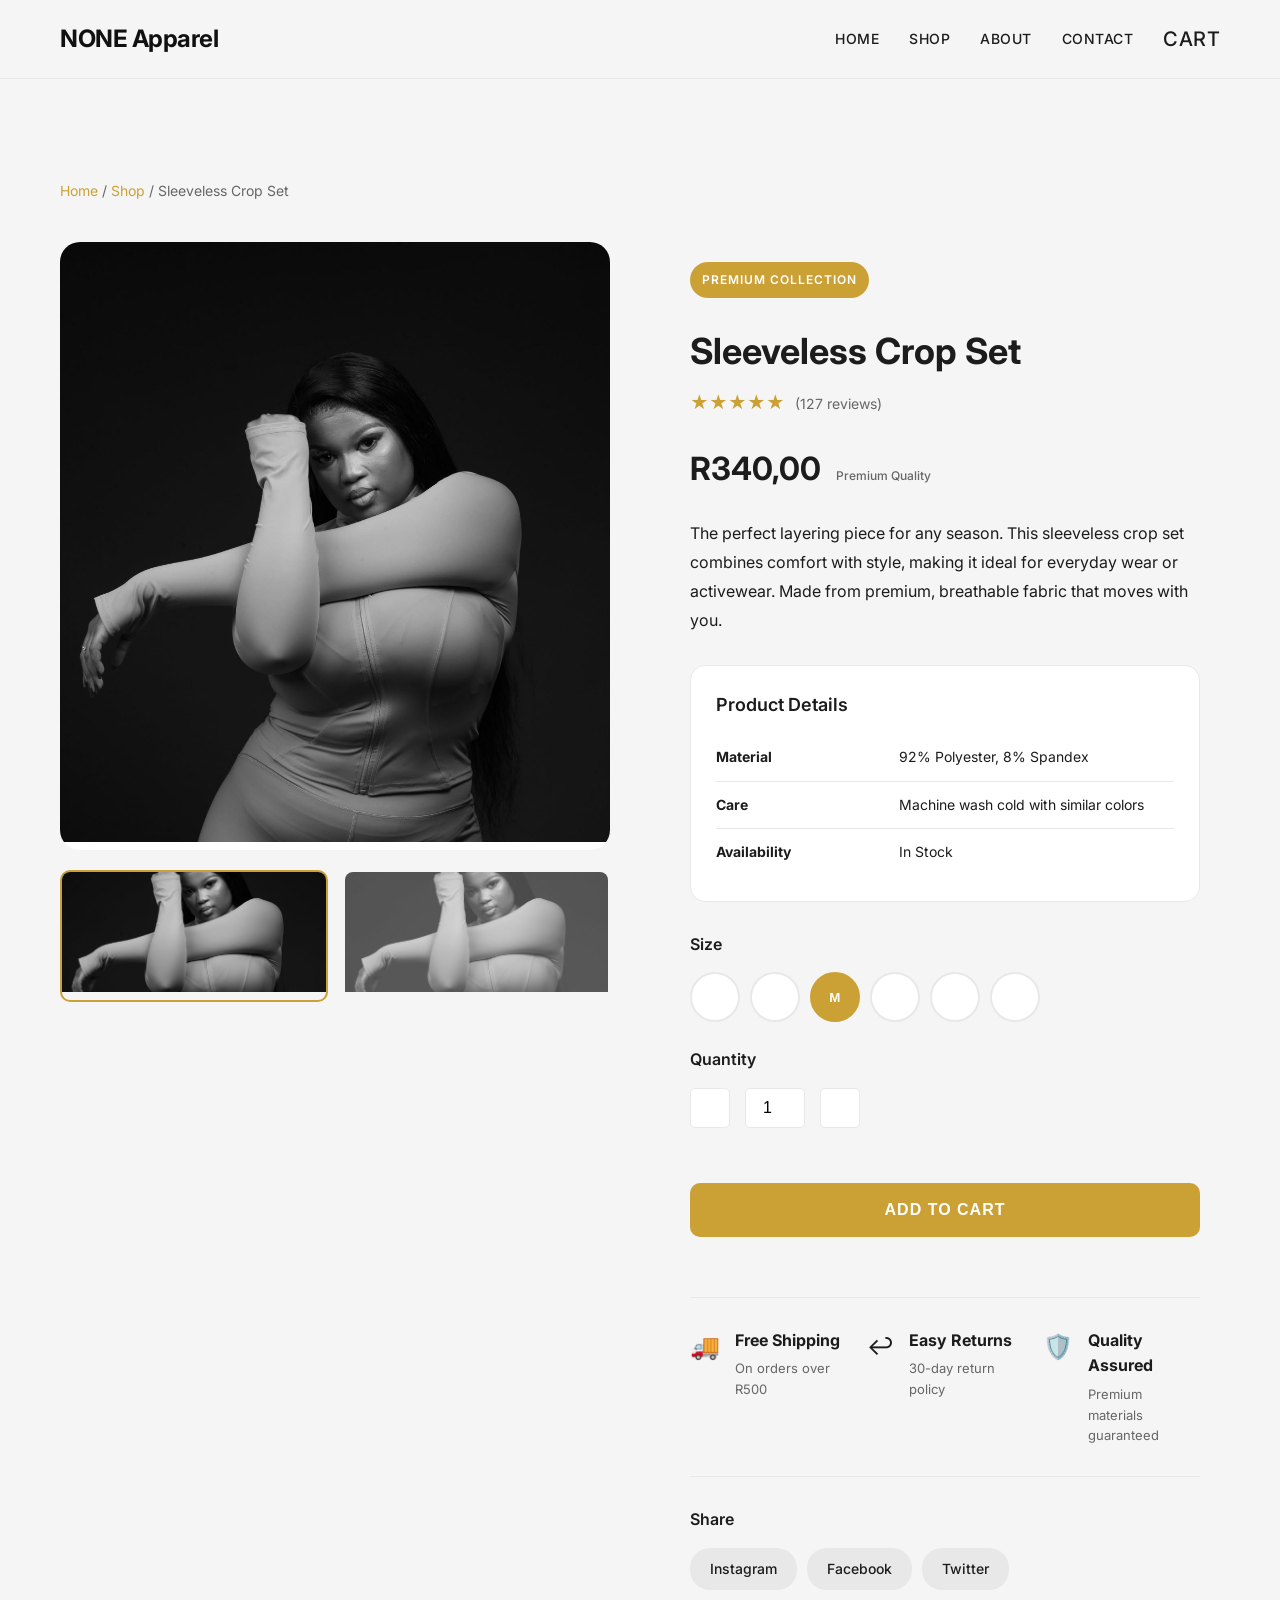
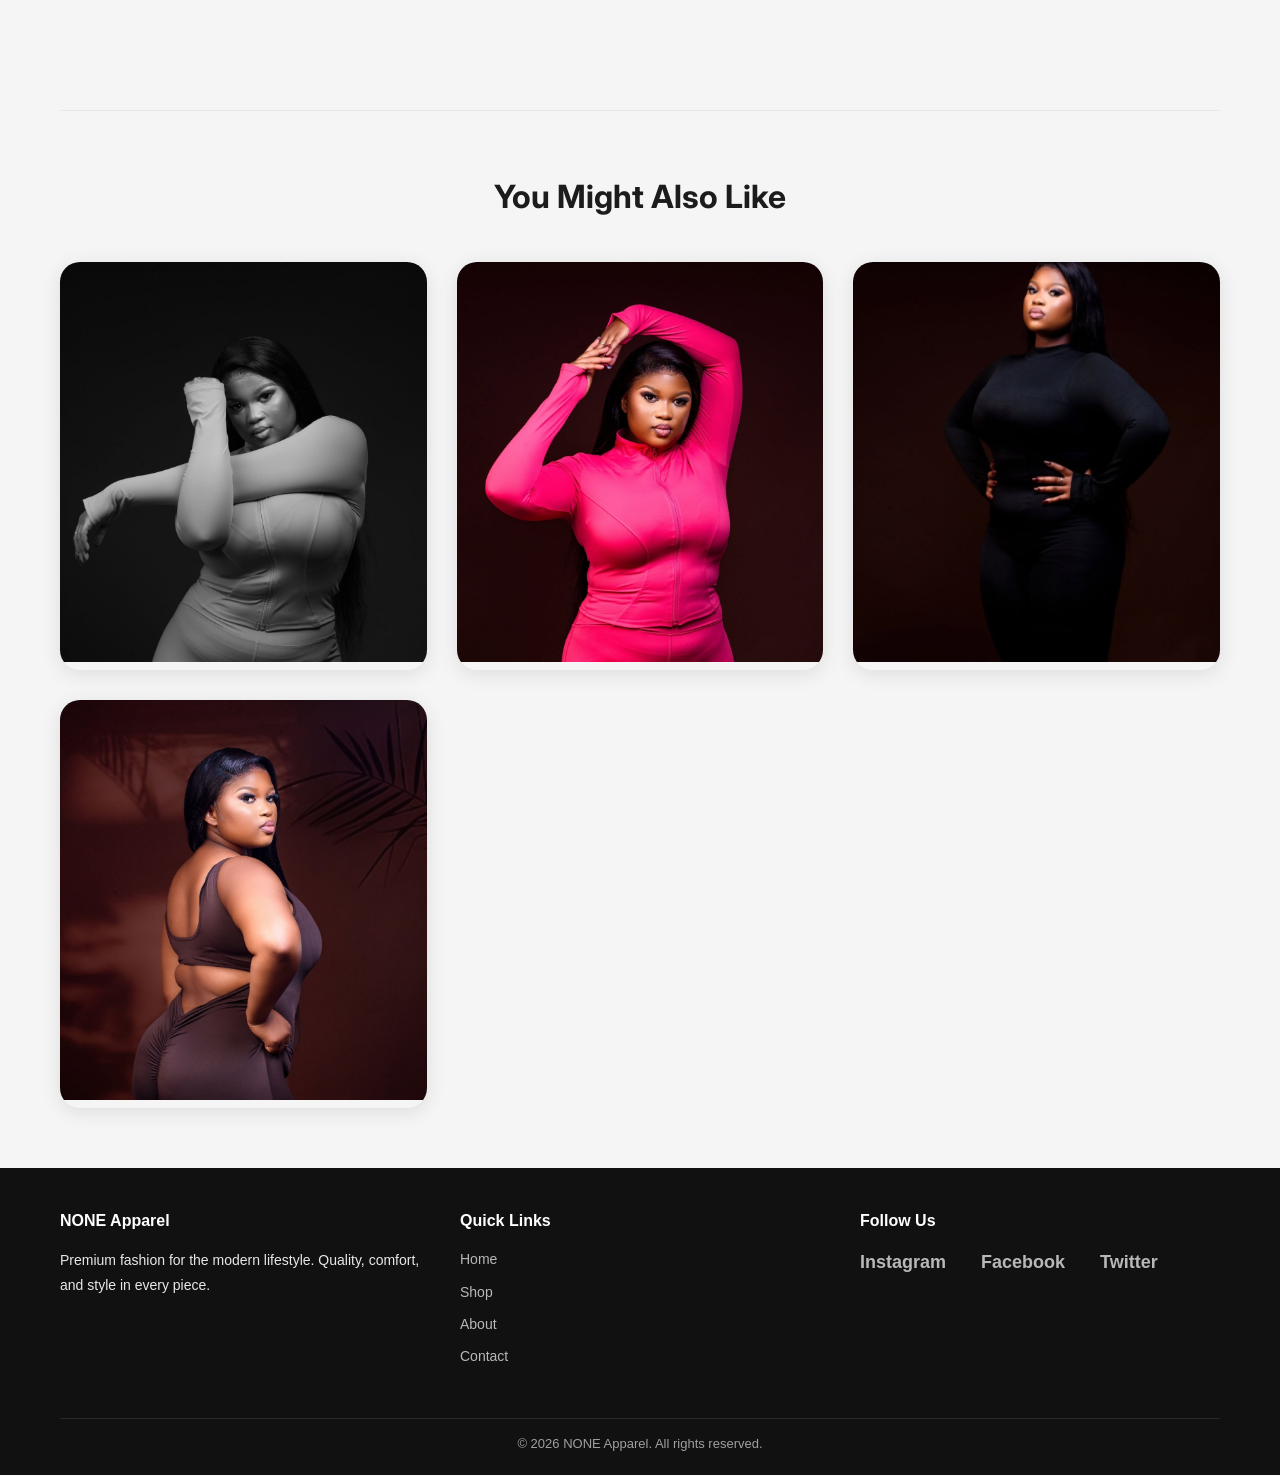
==== commit bc4dd153: "Update product detail page with recent changes" ====
--- a/product.html
+++ b/product.html
@@ -54,8 +54,6 @@
           <div class="thumbnail" onclick="changeMainImage(this)">
             <img id="thumb-2" src="" alt="Product thumbnail">
           </div>
-          <button class="gallery-nav prev" onclick="prevImage()">❮</button>
-          <button class="gallery-nav next" onclick="nextImage()">❯</button>
         </div>
       </div>
 
@@ -217,35 +215,6 @@
         </div>
       </div>
     </section>
-  </div>
-</section>
-
-<!-- Customer Reviews Section -->
-<section class="reviews-section">
-  <div class="container">
-    <h2>Customer Reviews</h2>
-    <div class="reviews-container">
-      <div class="review">
-        <div class="review-header">
-          <div class="reviewer-info">
-            <strong>Sarah M.</strong>
-            <span class="review-date">2 weeks ago</span>
-          </div>
-          <div class="review-rating">★★★★★</div>
-        </div>
-        <p class="review-text">"Absolutely love this piece! The quality is exceptional and it fits perfectly. Highly recommend NONE Apparel for anyone looking for premium activewear."</p>
-      </div>
-      <div class="review">
-        <div class="review-header">
-          <div class="reviewer-info">
-            <strong>Jessica L.</strong>
-            <span class="review-date">1 month ago</span>
-          </div>
-          <div class="review-rating">★★★★★</div>
-        </div>
-        <p class="review-text">"Best purchase I've made in a while. The material quality is outstanding and the design is so elegant. Worth every rand!"</p>
-      </div>
-    </div>
   </div>
 </section>
 
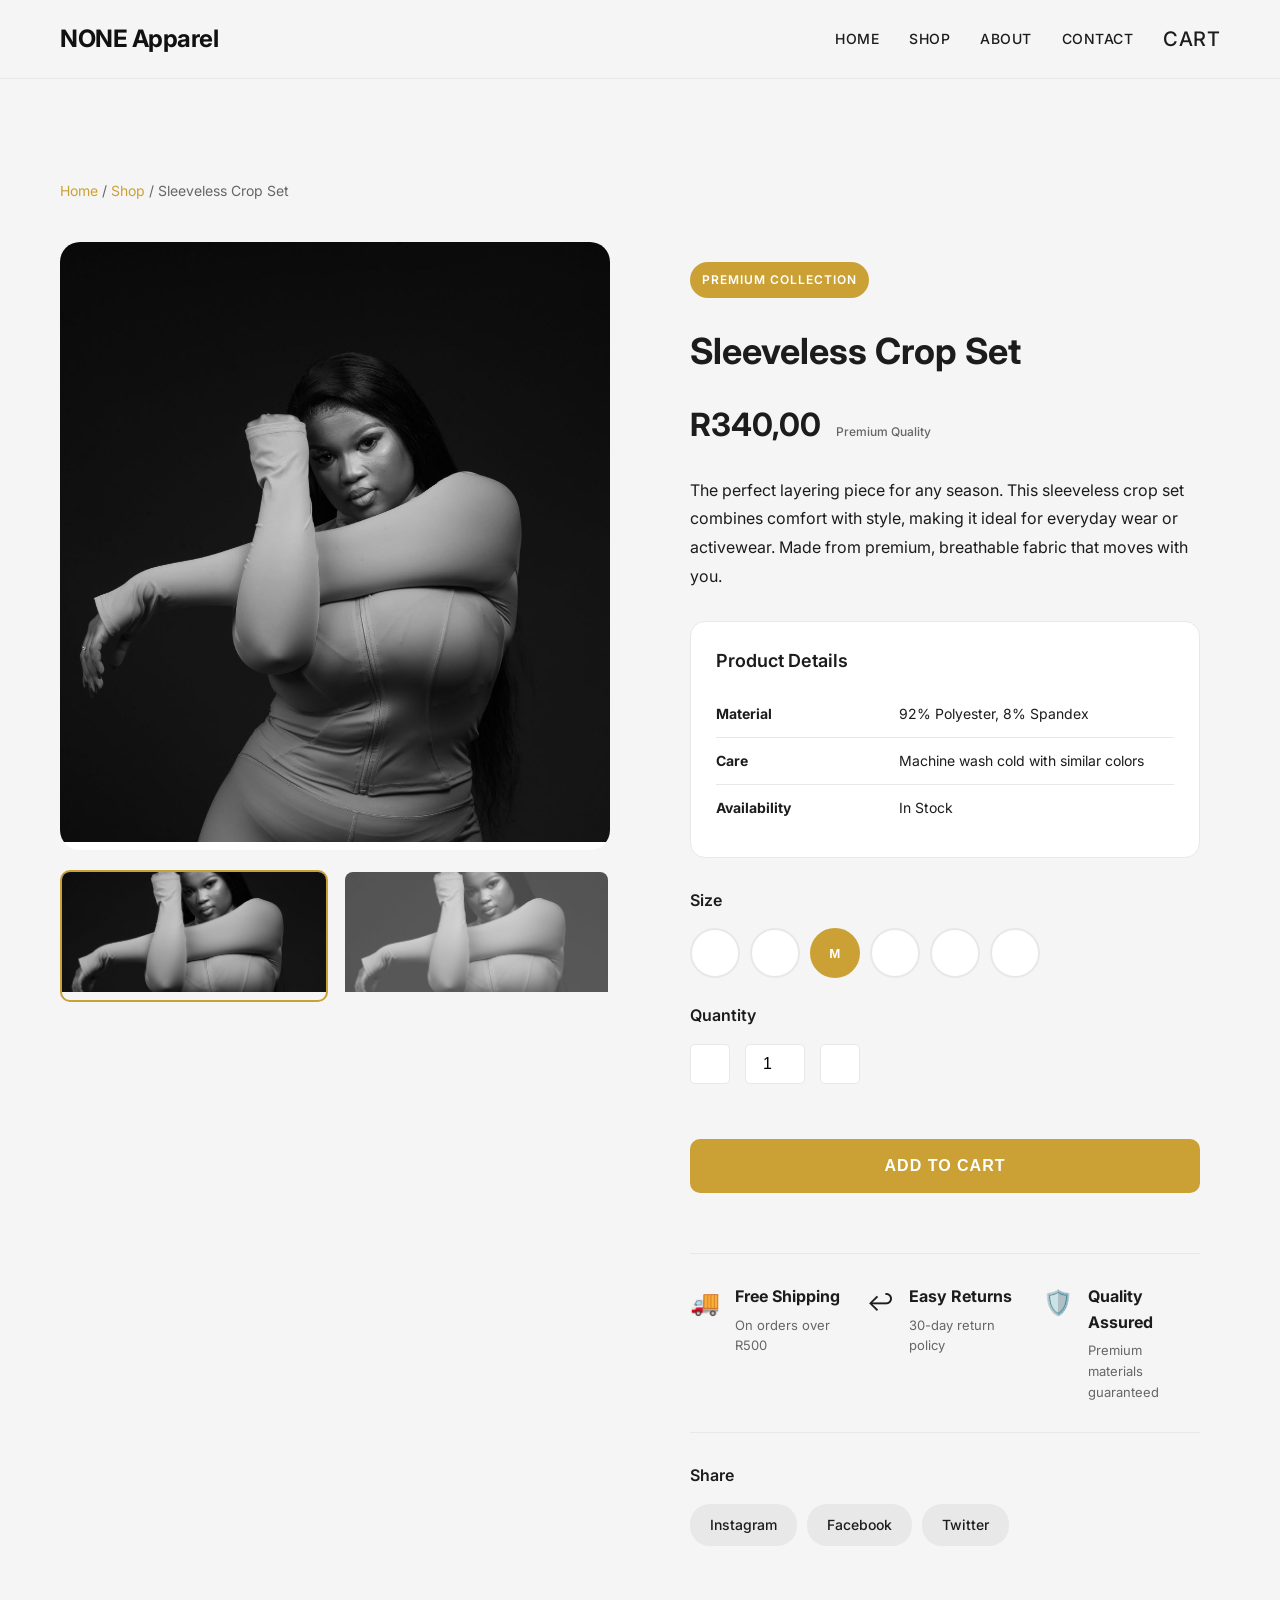
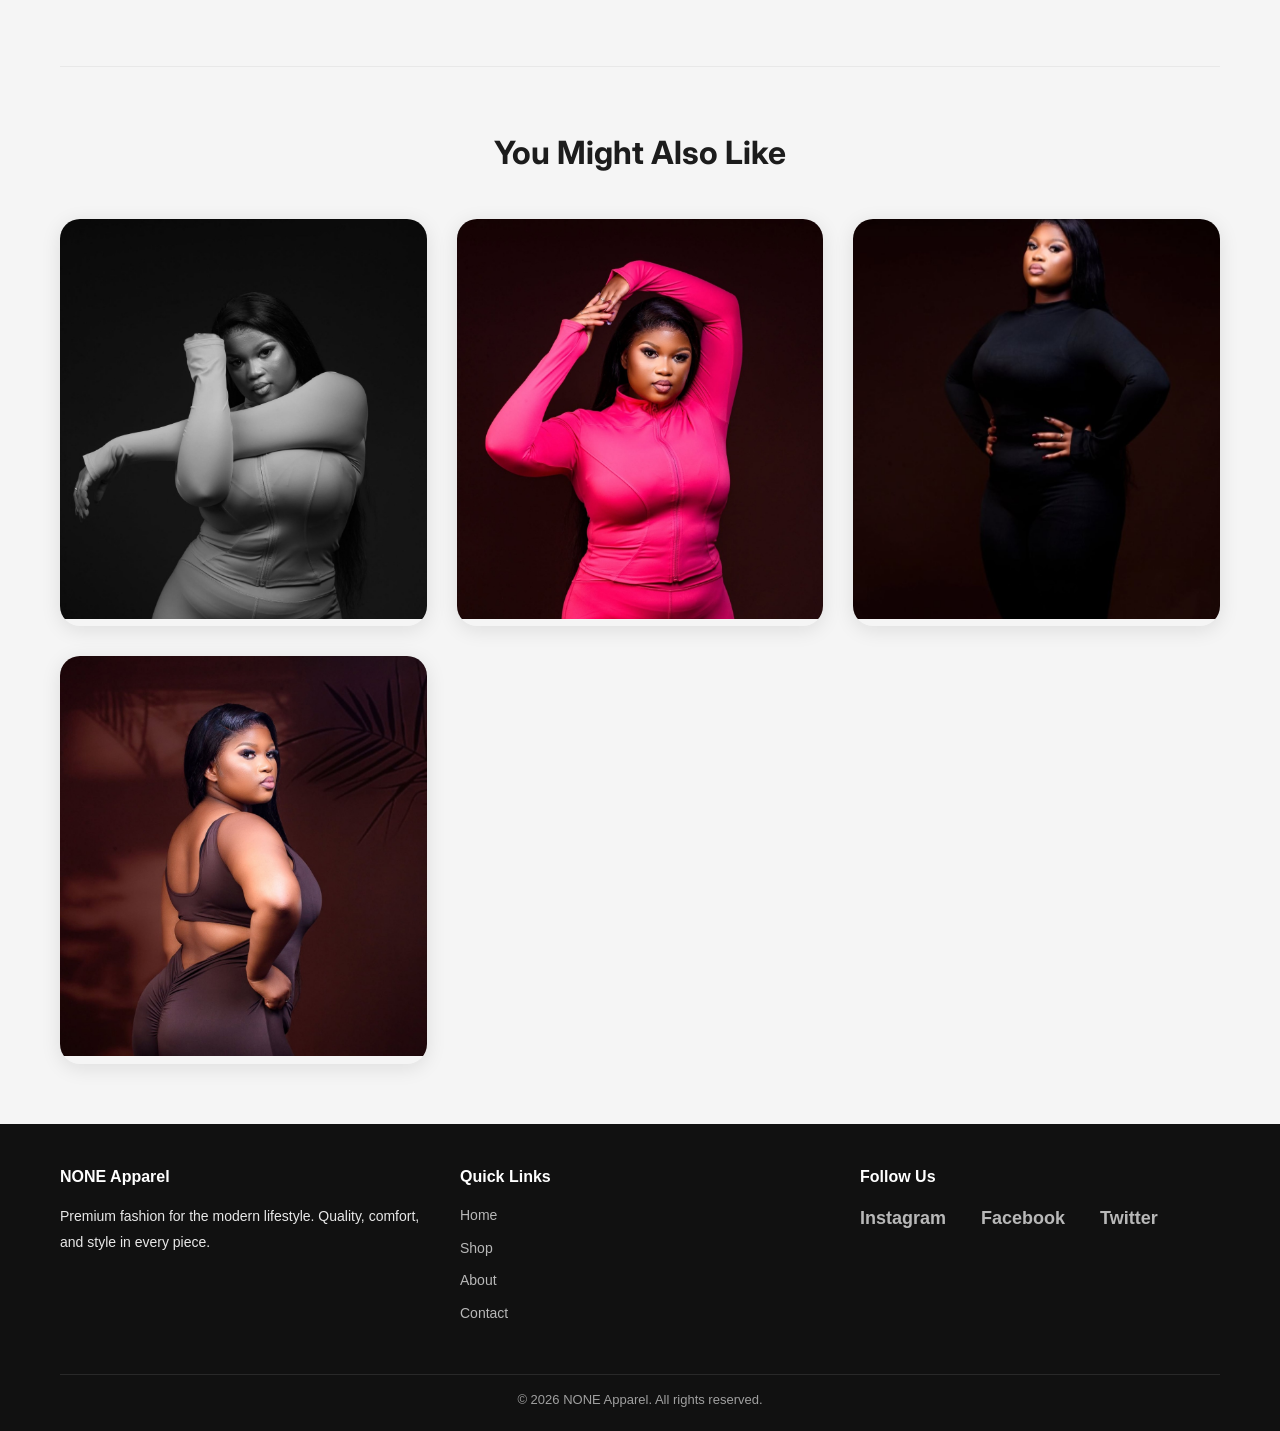
==== commit 81608248: "Update product and style files, add code citations" ====
--- a/product.html
+++ b/product.html
@@ -62,12 +62,6 @@
         <div class="product-meta">
           <span class="product-category">Premium Collection</span>
           <h1 id="product-name">Product Name</h1>
-          
-          <!-- Rating -->
-          <div class="product-rating">
-            <div class="stars">★★★★★</div>
-            <span class="rating-count">(127 reviews)</span>
-          </div>
 
           <!-- Price -->
           <div class="product-price-section">
--- a/style.css
+++ b/style.css
@@ -280,7 +280,7 @@
 .price {
   font-size: 20px;
   font-weight: 700;
-  color: var(--accent-color);
+  color: var(#CBA135);
 }
 
 /* Products section */
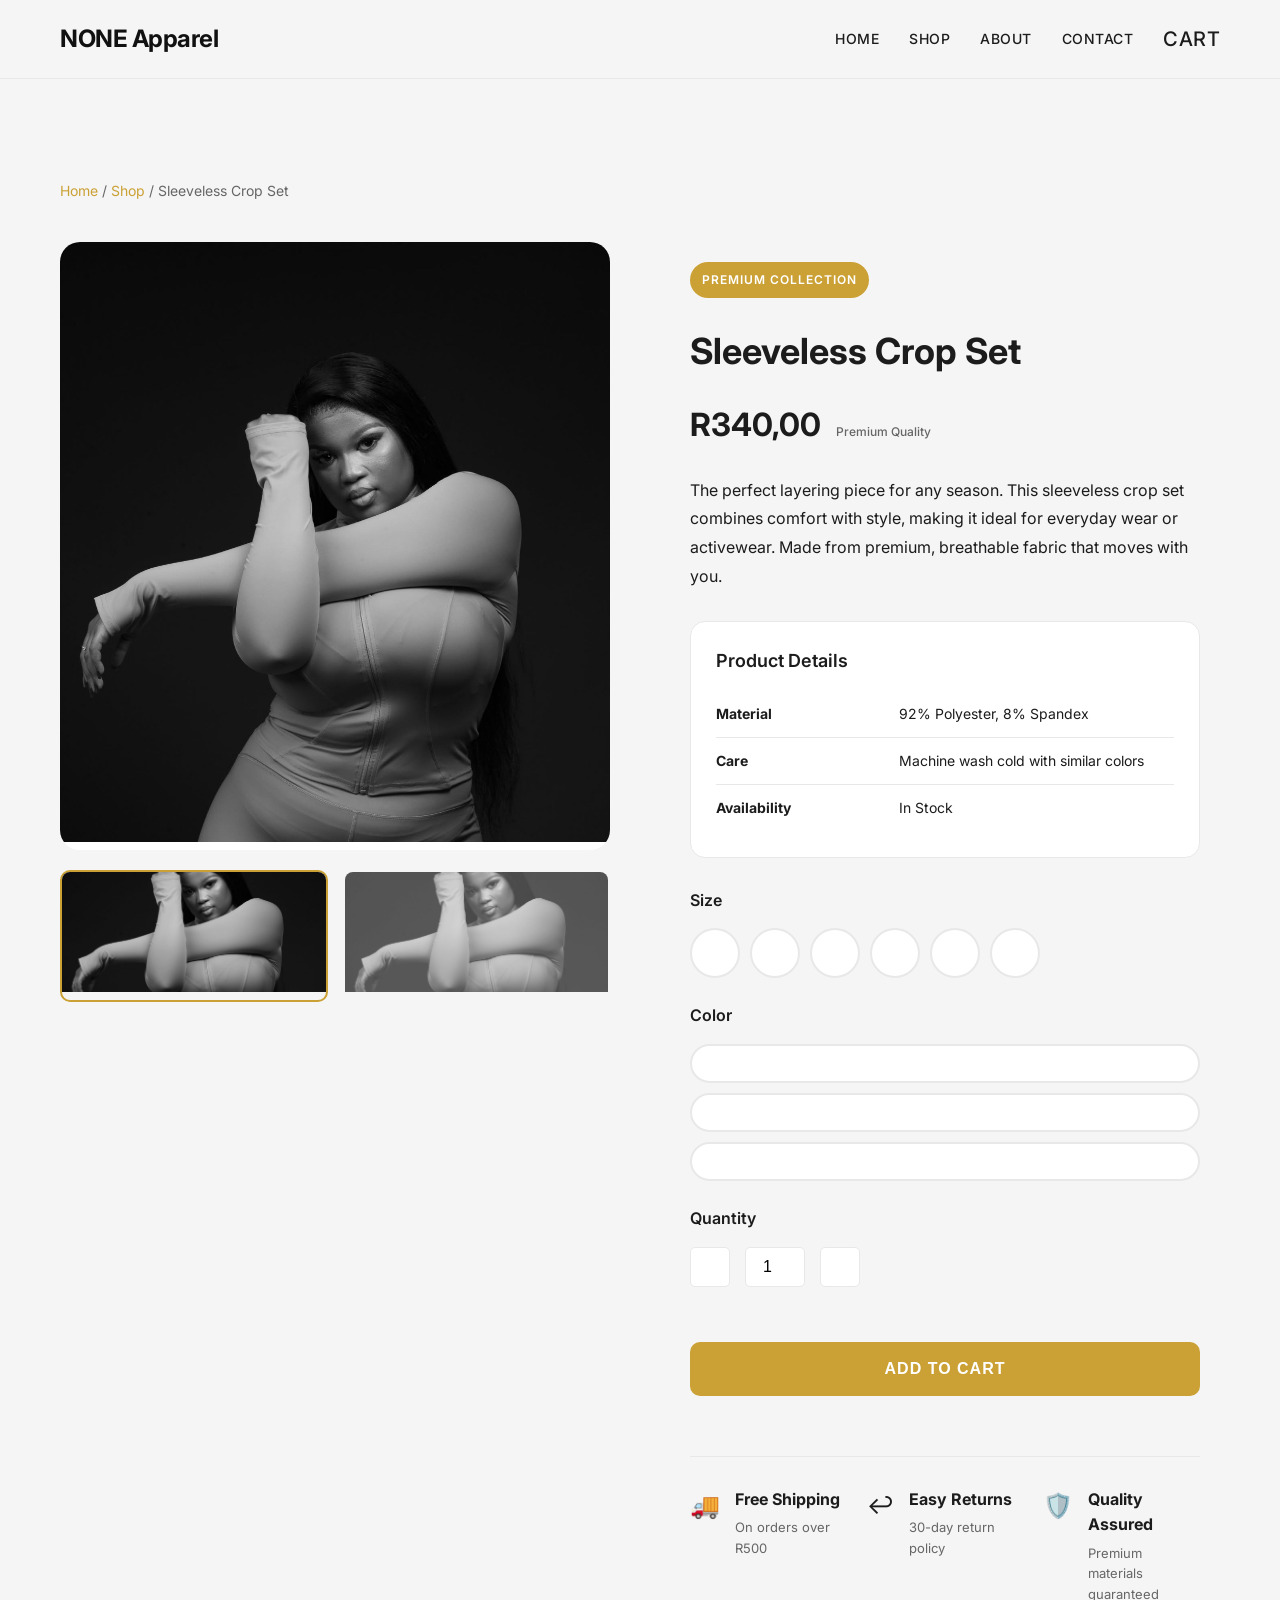
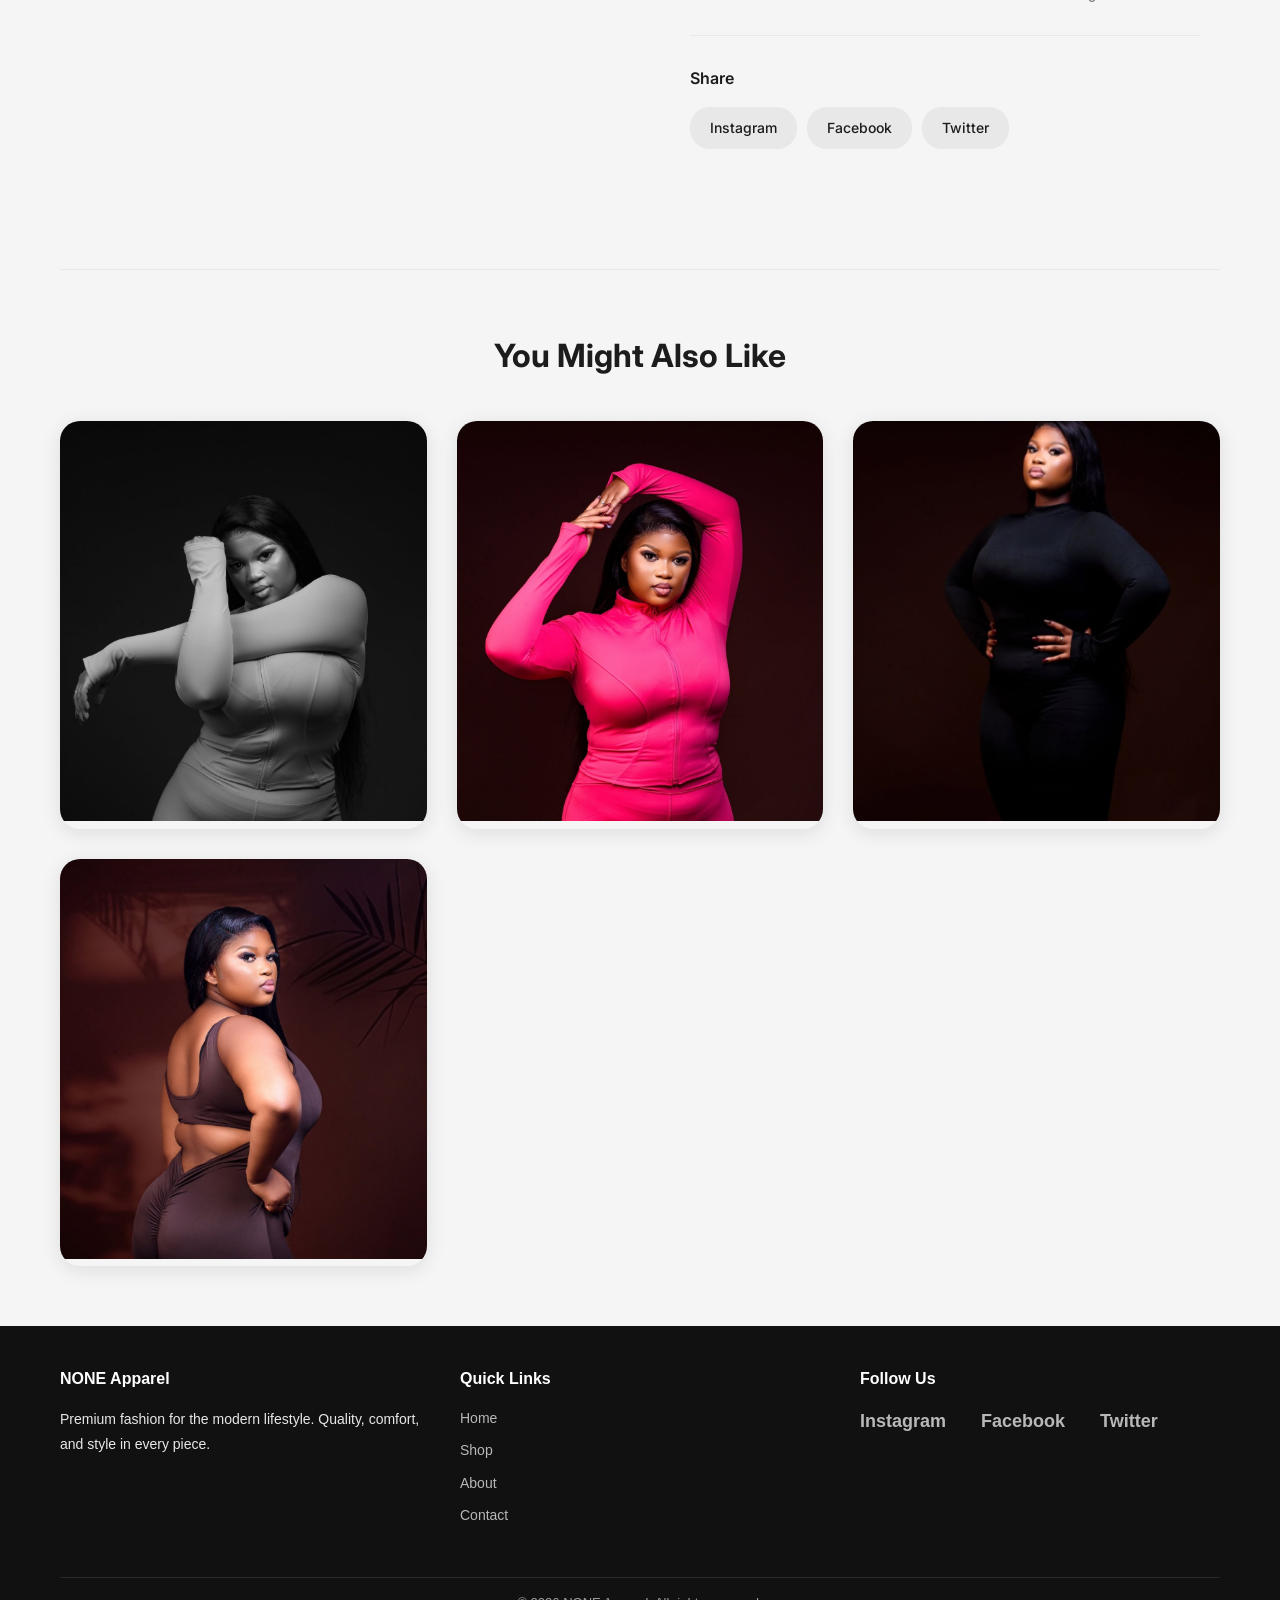
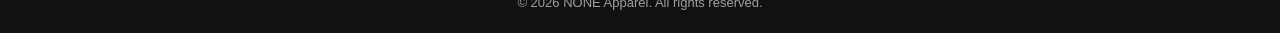
==== commit f113c168: "Add color selection to products and require size/color before adding to cart" ====
--- a/product.html
+++ b/product.html
@@ -99,10 +99,18 @@
             <div class="size-selector">
               <button class="size-btn" onclick="selectSize(this, 'XS')">XS</button>
               <button class="size-btn" onclick="selectSize(this, 'S')">S</button>
-              <button class="size-btn active" onclick="selectSize(this, 'M')">M</button>
+              <button class="size-btn" onclick="selectSize(this, 'M')">M</button>
               <button class="size-btn" onclick="selectSize(this, 'L')">L</button>
               <button class="size-btn" onclick="selectSize(this, 'XL')">XL</button>
               <button class="size-btn" onclick="selectSize(this, 'XXL')">XXL</button>
+            </div>
+          </div>
+
+          <!-- Color Selection -->
+          <div class="product-colors">
+            <h3>Color</h3>
+            <div class="color-selector" id="color-selector">
+              <!-- Colors will be populated by JavaScript -->
             </div>
           </div>
 
@@ -272,7 +280,8 @@
       description: 'The perfect layering piece for any season. This sleeveless crop set combines comfort with style, making it ideal for everyday wear or activewear. Made from premium, breathable fabric that moves with you.',
       material: '92% Polyester, 8% Spandex',
       care: 'Machine wash cold with similar colors',
-      category: 'Tops & Sets'
+      category: 'Tops & Sets',
+      colors: ['Black', 'White', 'Grey']
     },
     2: {
       name: 'Long Legging Set',
@@ -281,7 +290,8 @@
       description: 'Versatile and comfortable long leggings designed for the modern woman. Whether you\'re working out or running errands, these leggings offer the perfect blend of style and functionality.',
       material: '90% Polyester, 10% Spandex',
       care: 'Machine wash cold, hang dry recommended',
-      category: 'Bottoms'
+      category: 'Bottoms',
+      colors: ['Black', 'Navy', 'Grey']
     },
     3: {
       name: 'Jumpsuit (Open Back)',
@@ -290,7 +300,8 @@
       description: 'Make a stunning statement with this elegant open-back jumpsuit. Perfect for special occasions or elevated everyday wear. The sleek design and premium fabric ensure you\'ll look and feel your best.',
       material: '88% Nylon, 12% Spandex',
       care: 'Hand wash or delicate cycle in cold water',
-      category: 'Dresses & Jumpsuits'
+      category: 'Dresses & Jumpsuits',
+      colors: ['Black', 'Red', 'White']
     },
     4: {
       name: 'Legging Short Set',
@@ -299,12 +310,14 @@
       description: 'Perfect blend of comfort and style. These short leggings are ideal for workouts, casual outings, or loungewear. The high-waisted design provides support and a flattering silhouette.',
       material: '91% Polyester, 9% Spandex',
       care: 'Machine wash warm, tumble dry low',
-      category: 'Bottoms'
+      category: 'Bottoms',
+      colors: ['Black', 'Pink', 'Grey']
     }
   };
 
   let currentProduct = null;
-  let selectedSize = 'M';
+  let selectedSize = null;
+  let selectedColor = null;
   let quantity = 1;
 
   function loadProduct() {
@@ -326,6 +339,17 @@
       mainImg.src = currentProduct.image;
       document.getElementById('thumb-1').src = currentProduct.image;
       document.getElementById('thumb-2').src = currentProduct.image;
+
+      // Populate colors
+      const colorSelector = document.getElementById('color-selector');
+      colorSelector.innerHTML = '';
+      currentProduct.colors.forEach((color) => {
+        const colorBtn = document.createElement('button');
+        colorBtn.className = 'color-btn';
+        colorBtn.textContent = color;
+        colorBtn.onclick = () => selectColor(colorBtn, color);
+        colorSelector.appendChild(colorBtn);
+      });
     }
   }
 
@@ -341,6 +365,12 @@
     selectedSize = size;
   }
 
+  function selectColor(btn, color) {
+    document.querySelectorAll('.color-btn').forEach(b => b.classList.remove('active'));
+    btn.classList.add('active');
+    selectedColor = color;
+  }
+
   function increaseQty() {
     quantity = Math.min(quantity + 1, 10);
     document.getElementById('quantity').value = quantity;
@@ -352,9 +382,17 @@
   }
 
   function addProductToCart() {
+    if (!selectedSize) {
+      alert('Please select a size before adding to cart.');
+      return;
+    }
+    if (!selectedColor) {
+      alert('Please select a color before adding to cart.');
+      return;
+    }
     if (currentProduct) {
       for (let i = 0; i < quantity; i++) {
-        addToCart(currentProduct.name + ' (Size: ' + selectedSize + ')', currentProduct.price);
+        addToCart(currentProduct.name + ' (Size: ' + selectedSize + ', Color: ' + selectedColor + ')', currentProduct.price);
       }
       showNotification('Added to cart!');
       quantity = 1;
--- a/style.css
+++ b/style.css
@@ -651,6 +651,44 @@
 }
 
 .size-btn.active {
+  background: var(--accent-color);
+  color: white;
+  border-color: var(--accent-color);
+}
+
+.product-colors {
+  margin: 25px 0;
+}
+
+.product-colors h3 {
+  font-size: 16px;
+  font-weight: 600;
+  margin-bottom: 15px;
+  color: var(--text-color);
+}
+
+.color-selector {
+  display: flex;
+  gap: 10px;
+  flex-wrap: wrap;
+}
+
+.color-btn {
+  padding: 10px 20px;
+  border: 2px solid var(--medium-gray);
+  background: white;
+  border-radius: 25px;
+  cursor: pointer;
+  font-weight: 500;
+  transition: var(--transition);
+}
+
+.color-btn:hover {
+  border-color: var(--accent-color);
+  background: rgba(203, 161, 53, 0.1);
+}
+
+.color-btn.active {
   background: var(--accent-color);
   color: white;
   border-color: var(--accent-color);
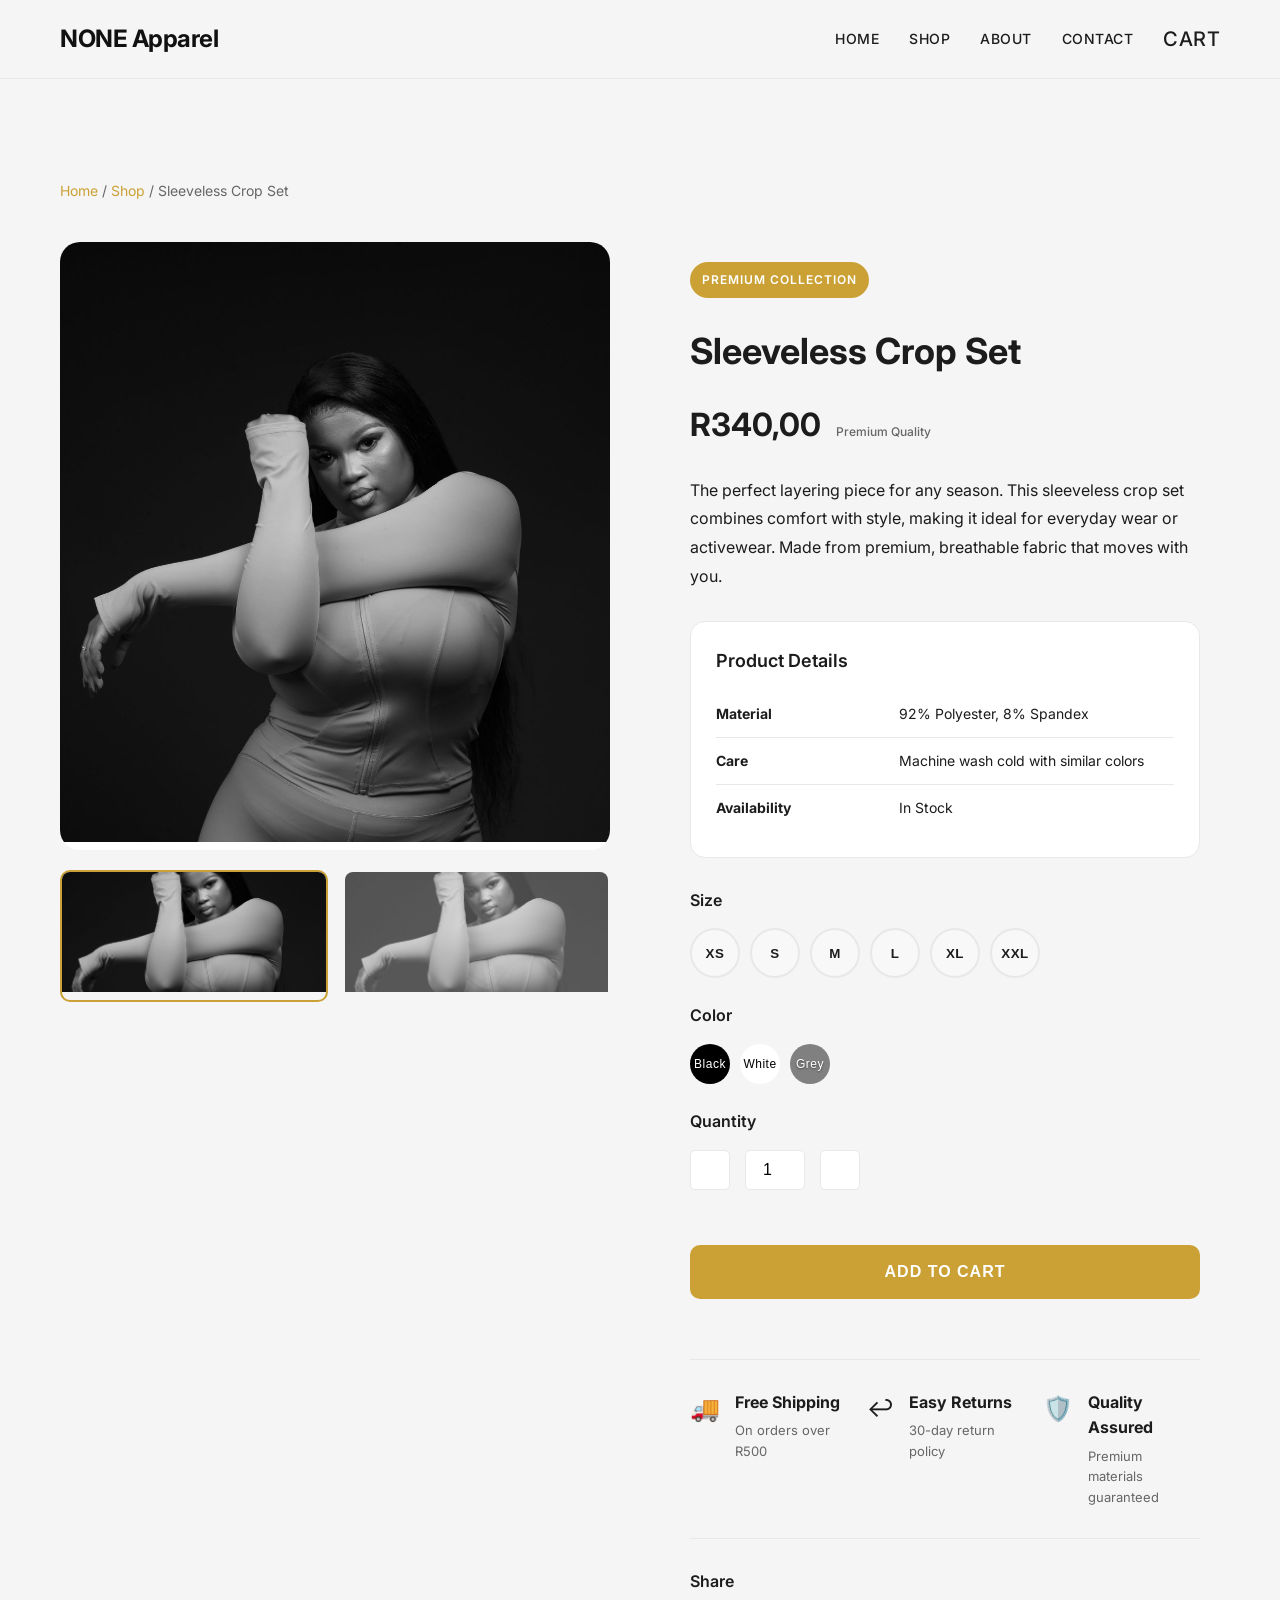
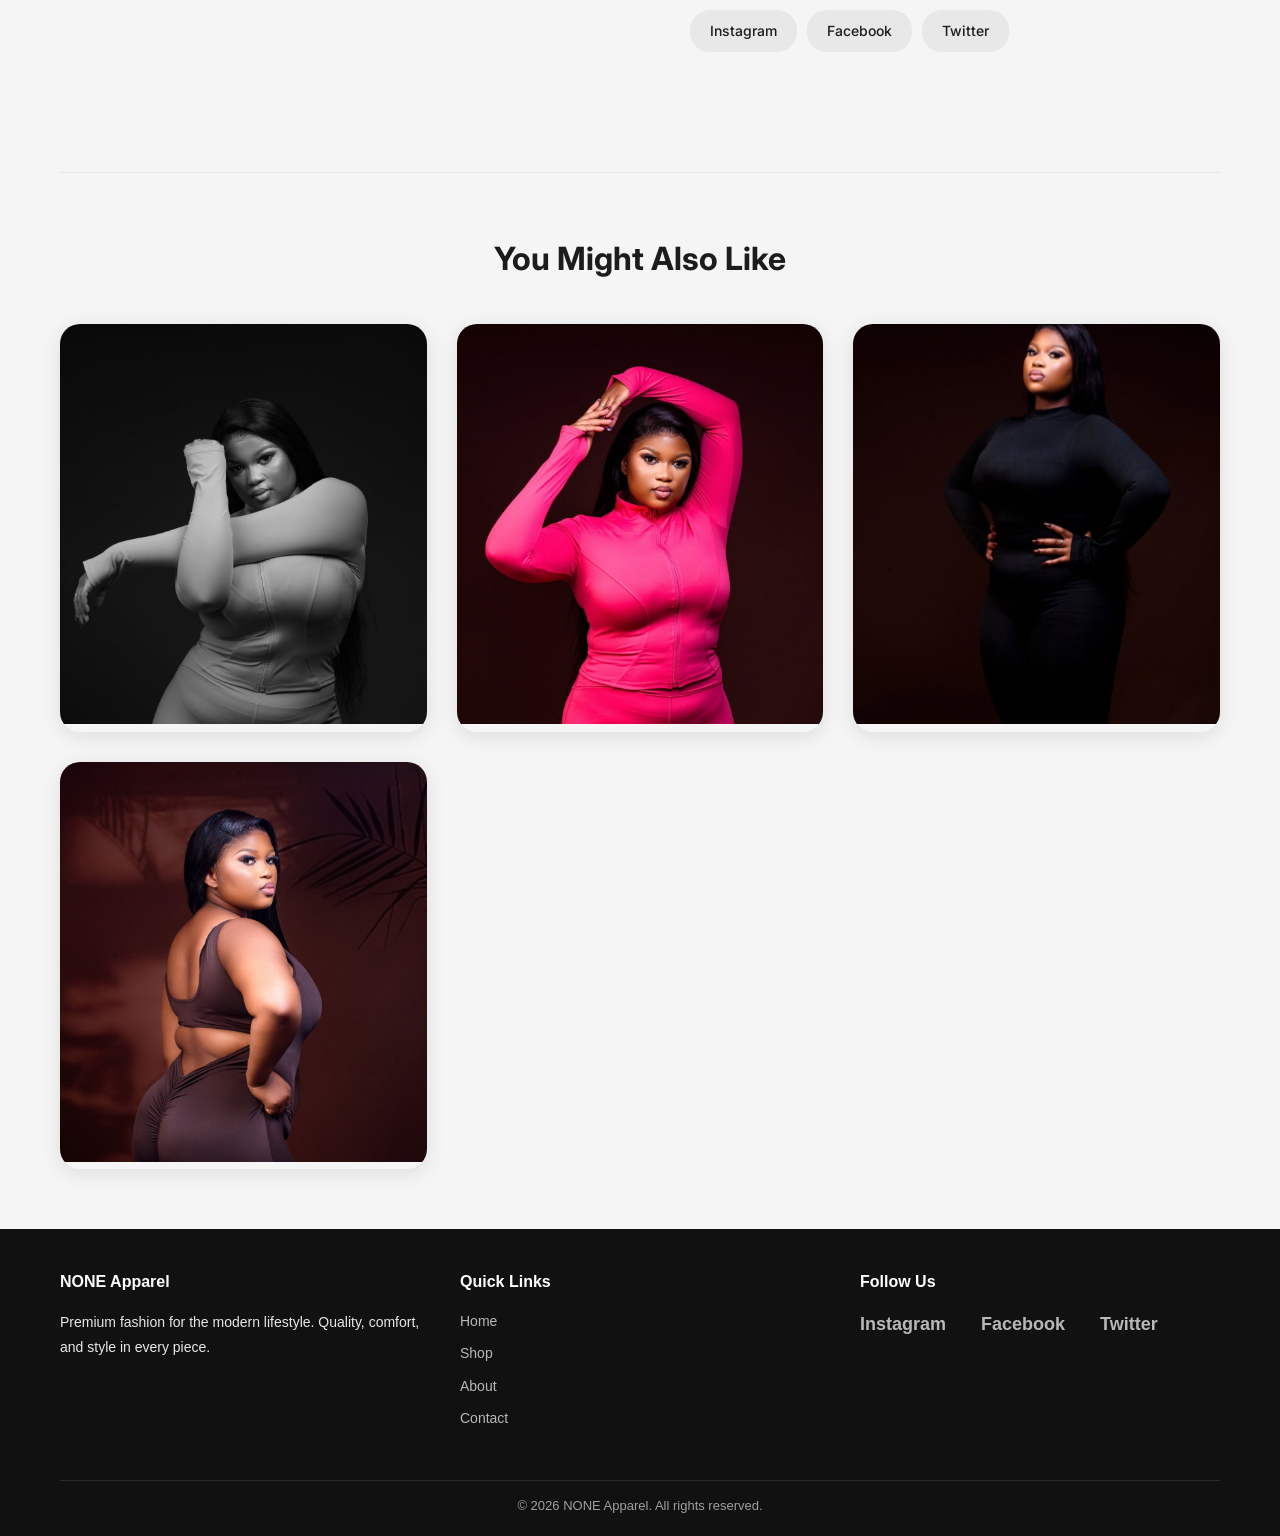
==== commit 38512d31: "Update color selection to modern swatches and make size buttons more visible" ====
--- a/product.html
+++ b/product.html
@@ -315,10 +315,17 @@
     }
   };
 
-  let currentProduct = null;
-  let selectedSize = null;
-  let selectedColor = null;
-  let quantity = 1;
+  function getColorCode(color) {
+    const colorMap = {
+      'Black': '#000000',
+      'White': '#ffffff',
+      'Grey': '#808080',
+      'Navy': '#000080',
+      'Red': '#ff0000',
+      'Pink': '#ffc0cb'
+    };
+    return colorMap[color] || '#cccccc';
+  }
 
   function loadProduct() {
     const urlParams = new URLSearchParams(window.location.search);
@@ -347,6 +354,11 @@
         const colorBtn = document.createElement('button');
         colorBtn.className = 'color-btn';
         colorBtn.textContent = color;
+        colorBtn.style.backgroundColor = getColorCode(color);
+        if (color === 'White') {
+          colorBtn.style.color = '#000000';
+          colorBtn.style.textShadow = 'none';
+        }
         colorBtn.onclick = () => selectColor(colorBtn, color);
         colorSelector.appendChild(colorBtn);
       });
--- a/style.css
+++ b/style.css
@@ -635,7 +635,7 @@
   width: 50px;
   height: 50px;
   border: 2px solid var(--medium-gray);
-  background: white;
+  background: #f8f8f8;
   border-radius: 50%;
   cursor: pointer;
   font-weight: 600;
@@ -643,6 +643,7 @@
   display: flex;
   align-items: center;
   justify-content: center;
+  color: var(--text-color);
 }
 
 .size-btn:hover {
@@ -674,24 +675,29 @@
 }
 
 .color-btn {
-  padding: 10px 20px;
-  border: 2px solid var(--medium-gray);
-  background: white;
-  border-radius: 25px;
+  width: 40px;
+  height: 40px;
+  border-radius: 50%;
+  border: 2px solid transparent;
   cursor: pointer;
+  transition: var(--transition);
+  display: flex;
+  align-items: center;
+  justify-content: center;
+  font-size: 12px;
   font-weight: 500;
-  transition: var(--transition);
+  color: white;
+  text-shadow: 0 1px 2px rgba(0,0,0,0.5);
 }
 
 .color-btn:hover {
   border-color: var(--accent-color);
-  background: rgba(203, 161, 53, 0.1);
+  transform: scale(1.1);
 }
 
 .color-btn.active {
-  background: var(--accent-color);
-  color: white;
   border-color: var(--accent-color);
+  box-shadow: 0 0 0 3px rgba(203, 161, 53, 0.3);
 }
 
 .product-quantity {
